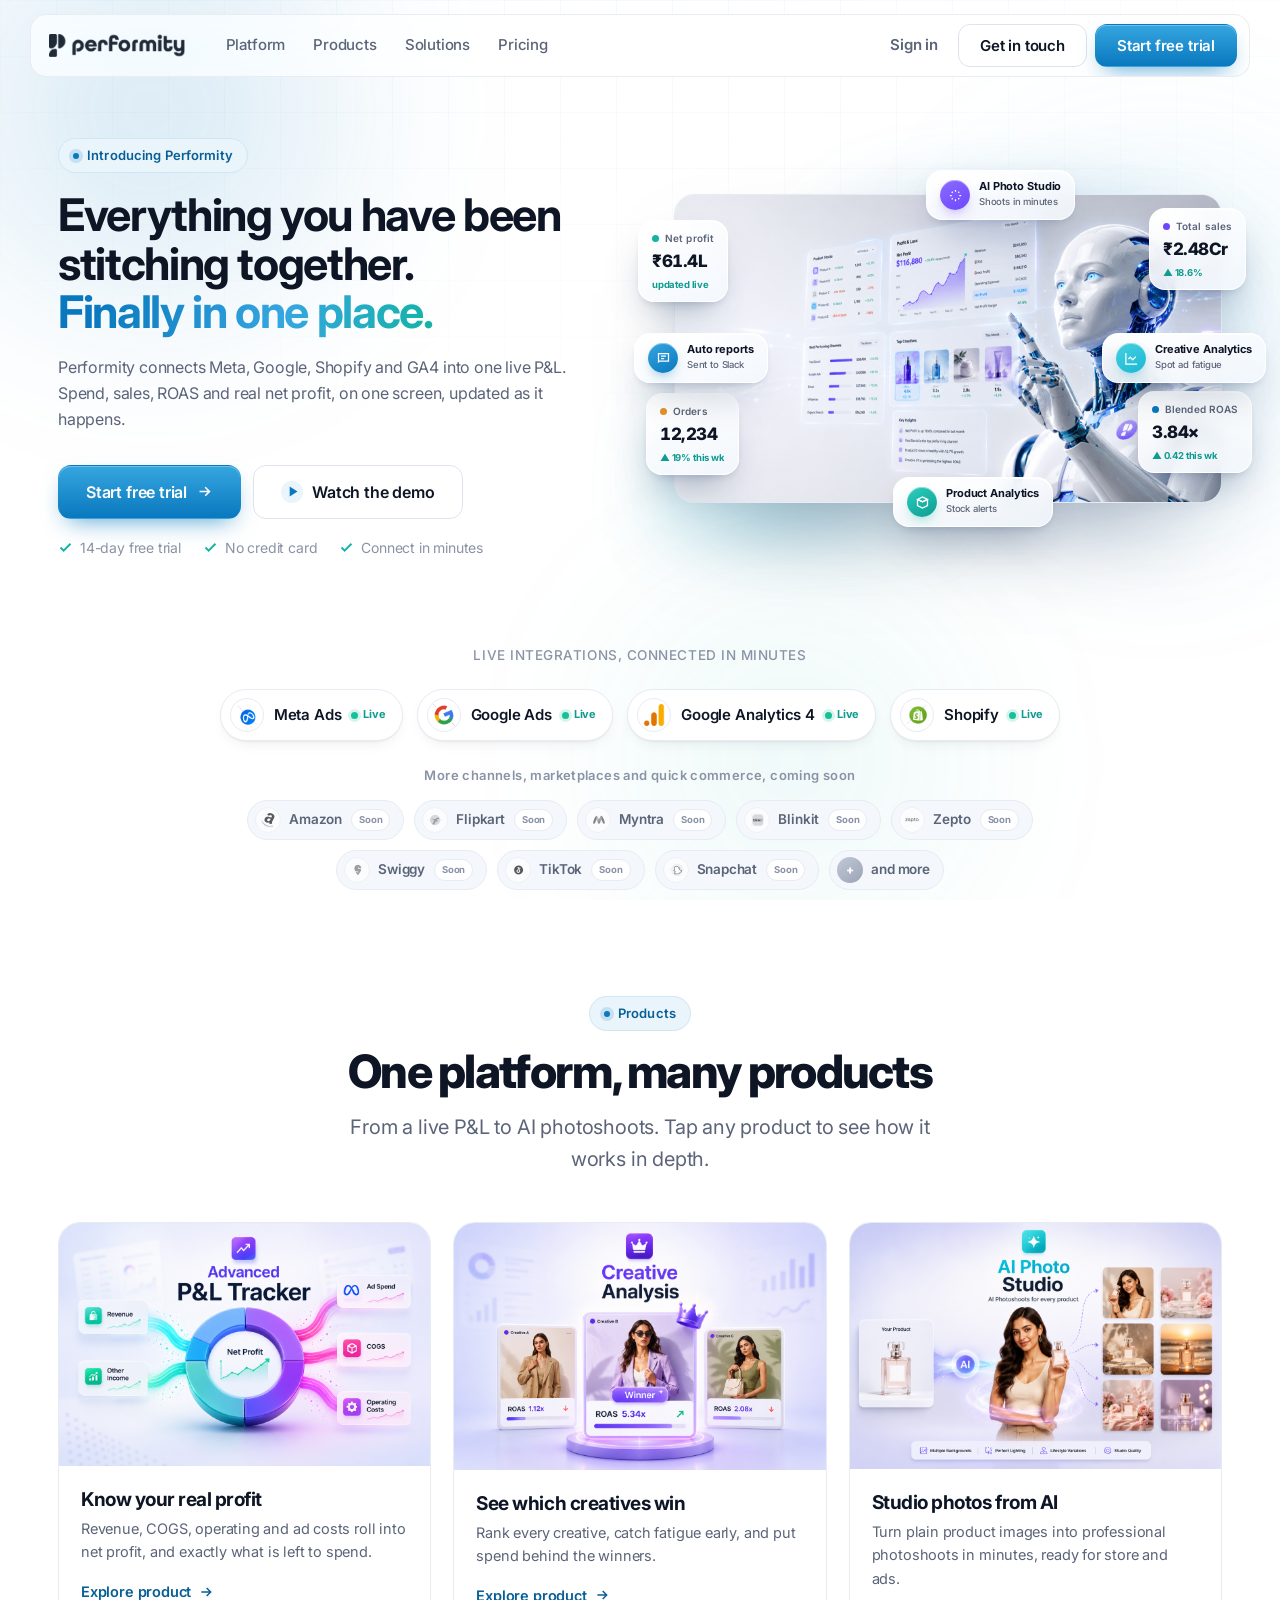
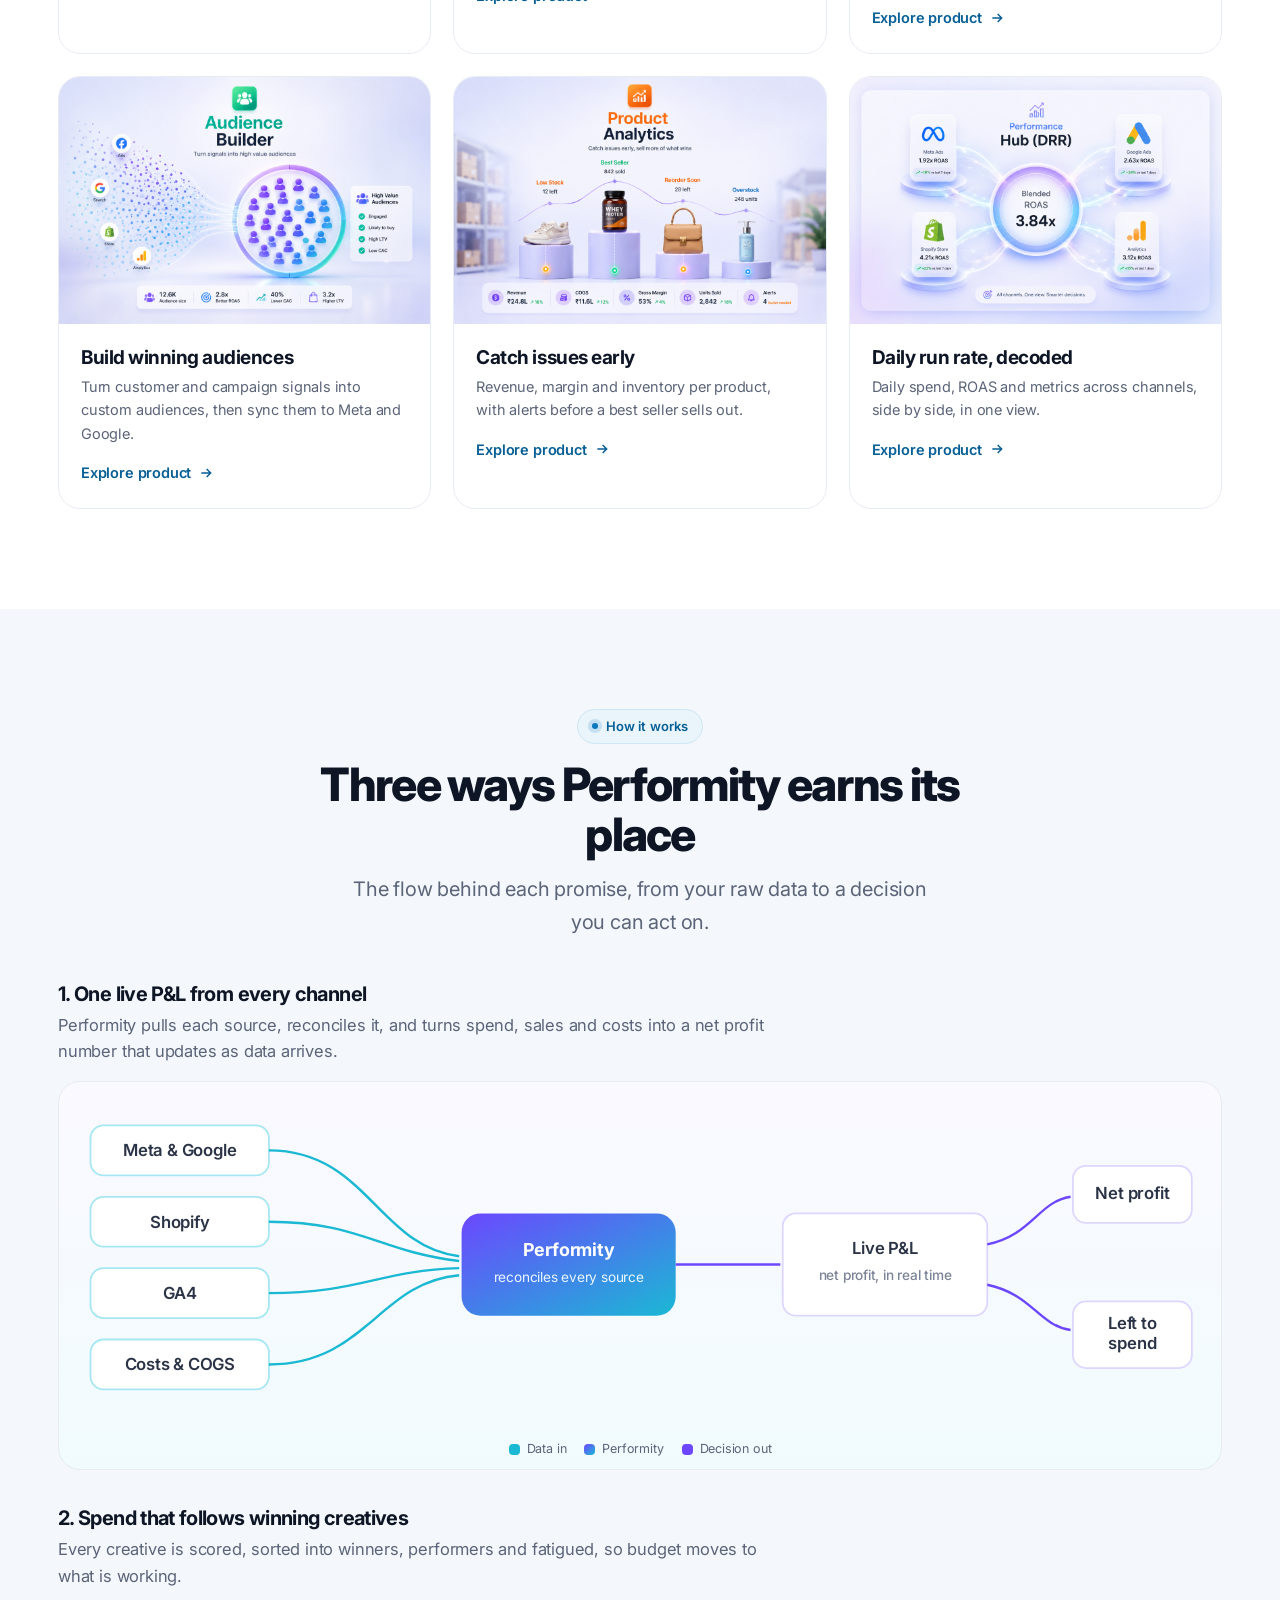
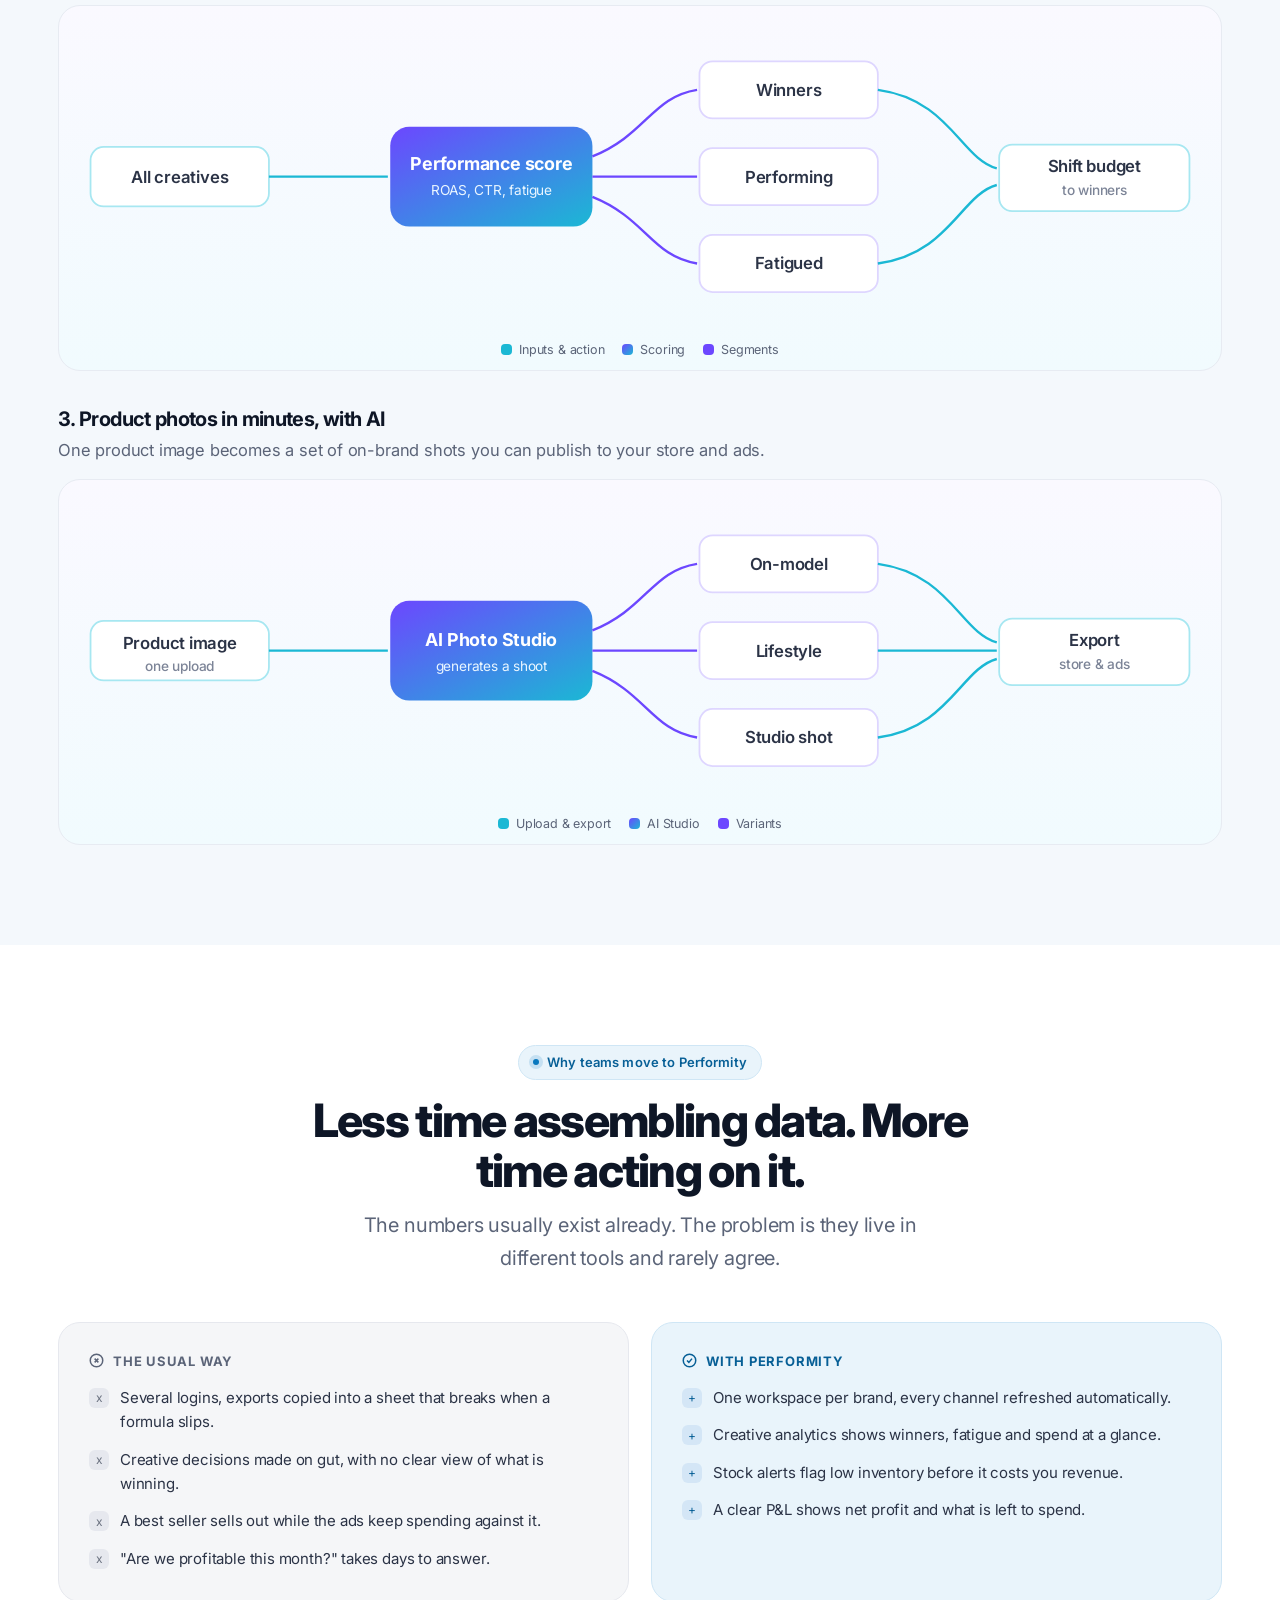
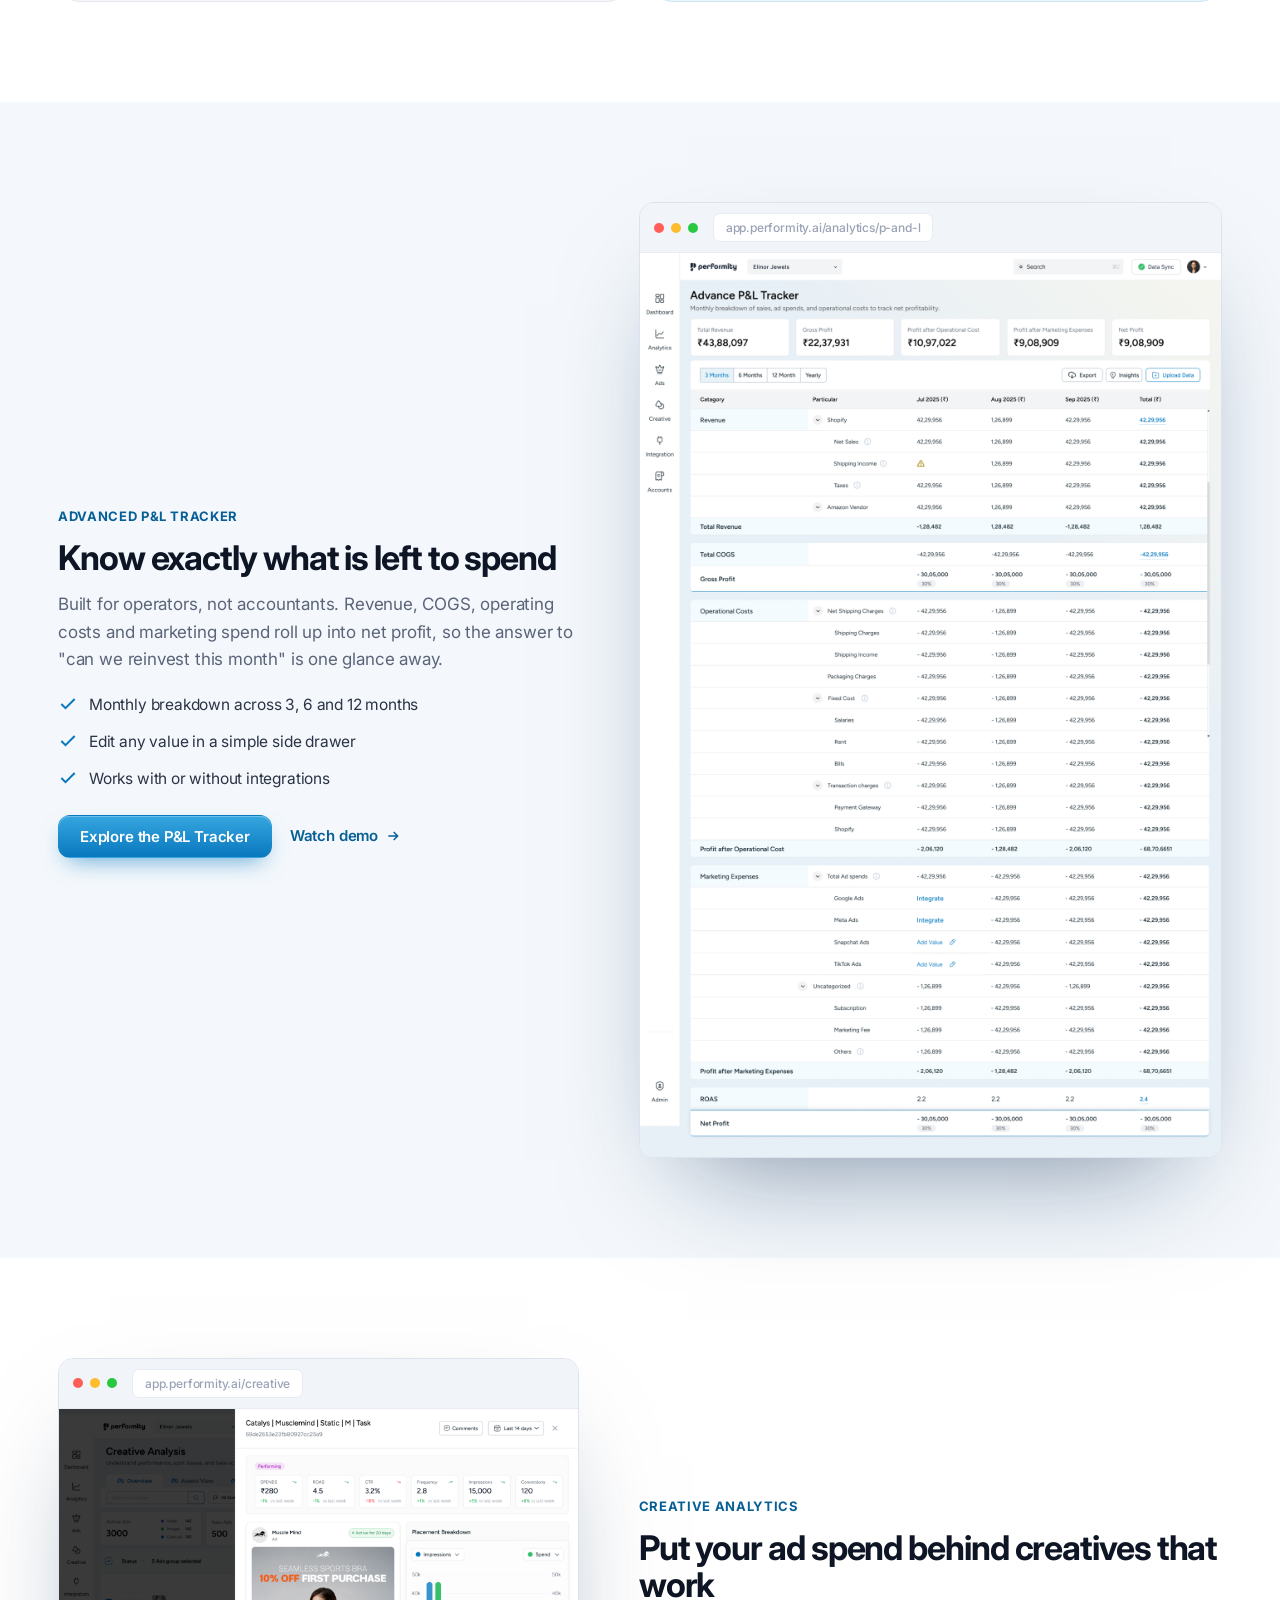
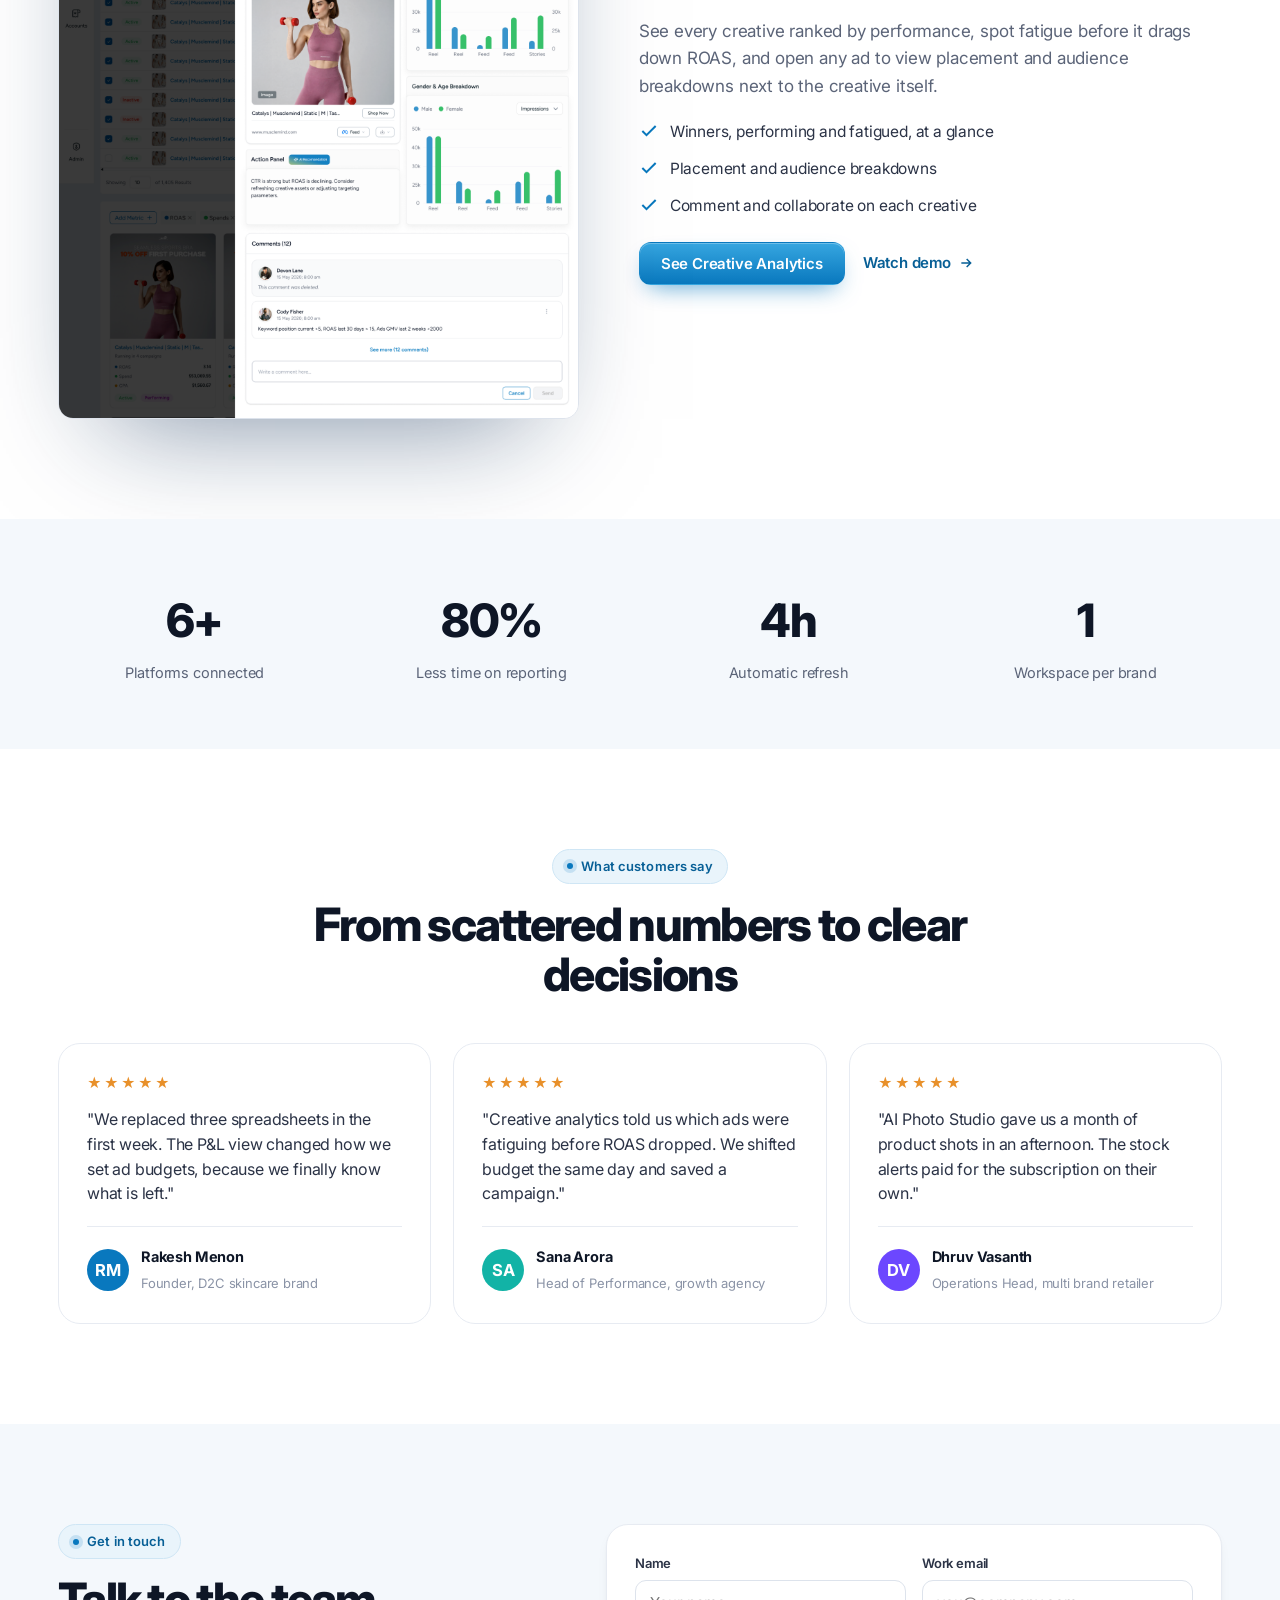
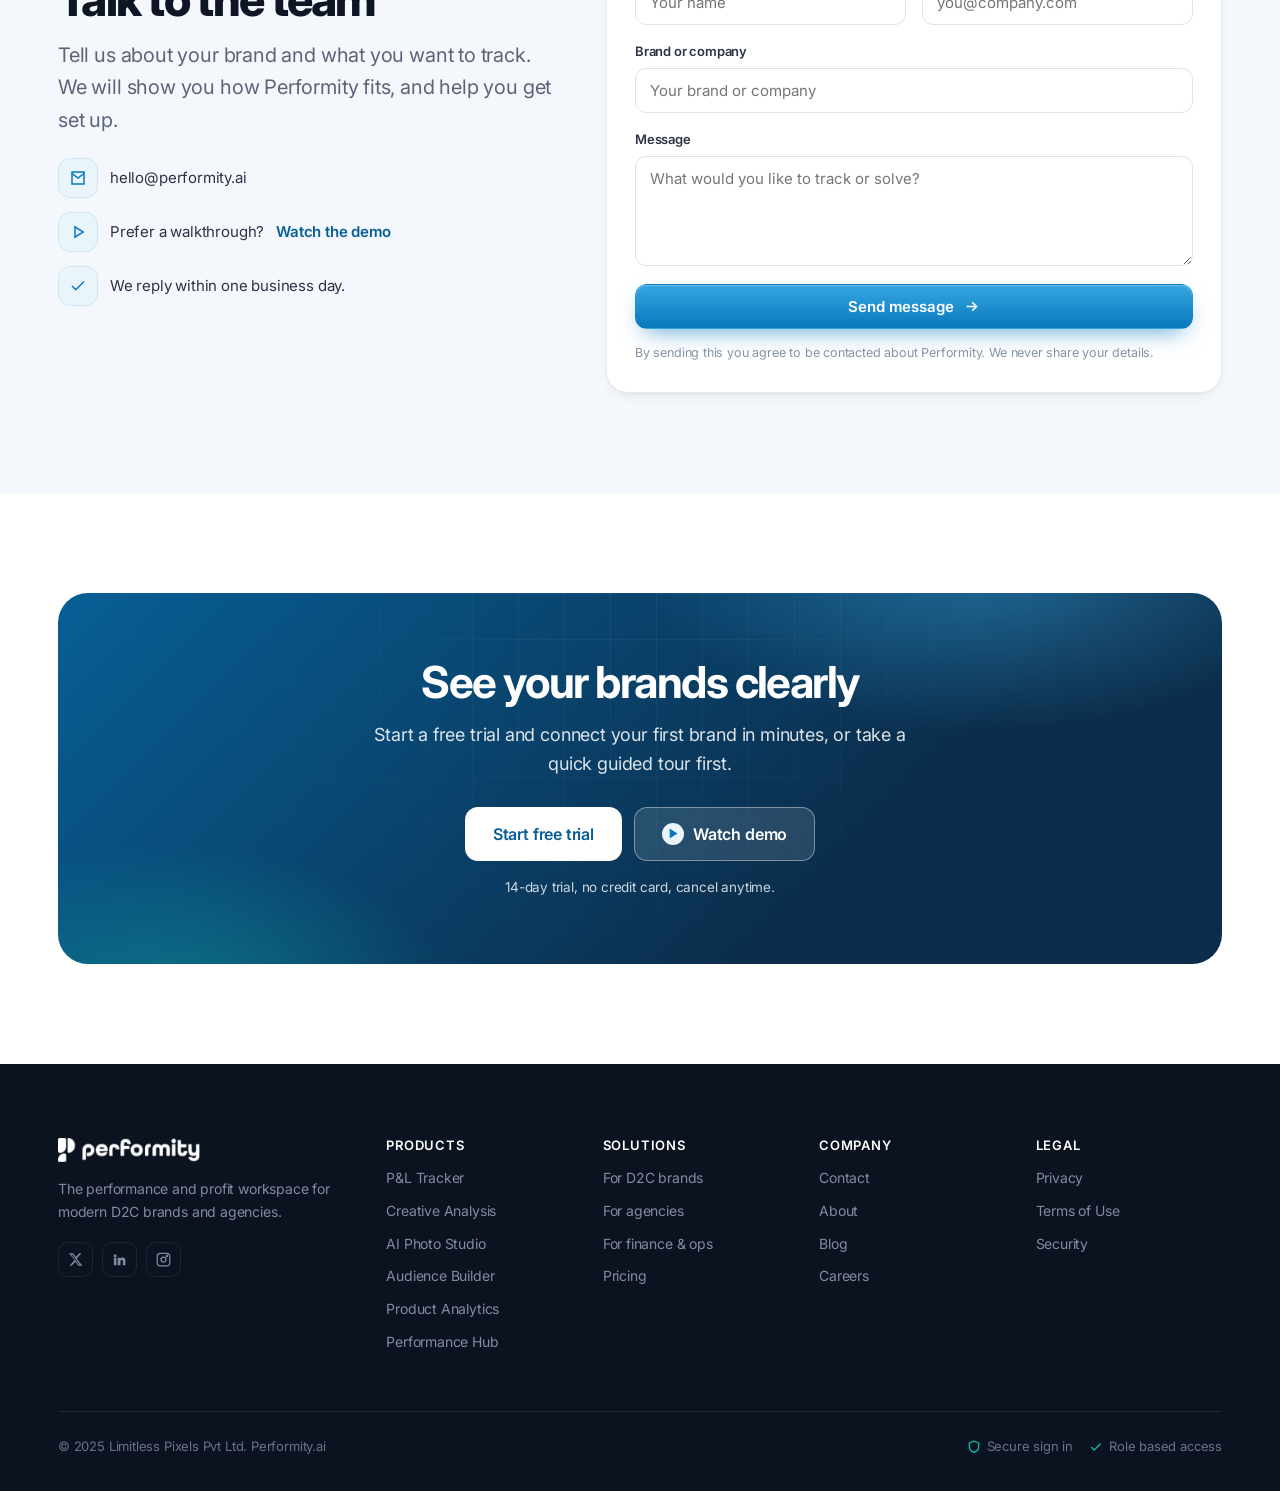
==== index.html @ 943aca21 "Performity marketing site" ====
<!DOCTYPE html>
<html lang="en">
<head>
<meta charset="utf-8"/>
<meta name="viewport" content="width=device-width, initial-scale=1"/>
<title>Performity | Everything you stitch together, finally in one place</title>
<meta name="description" content="Performity connects Meta, Google, Shopify and GA4 into one live P&L. Spend, sales, ROAS and real net profit on one screen, updated as it happens."/>
<link rel="shortcut icon" href="https://cdn.prod.website-files.com/68639795b4c33cb86d468148/6863d99f076158c1a6335f6b_Favi%20(1)%20(1).png" type="image/x-icon"/>
<link rel="preconnect" href="https://fonts.googleapis.com"/><link rel="preconnect" href="https://fonts.gstatic.com" crossorigin/>
<link href="https://fonts.googleapis.com/css2?family=Inter:wght@400;500;600;700;800&display=swap" rel="stylesheet"/>
<link rel="stylesheet" href="assets/styles.css"/>
</head>
<body>
<div class="bg-ambient"><div class="grid"></div><div class="aurora a1"></div><div class="aurora a2"></div><div class="aurora a3"></div></div>
<div class="progress"></div>

<!-- ===== NAV ===== -->
<nav class="nav"><div class="nav-inner">
  <a class="brand" href="index.html"><img src="assets/logo-full.png" alt="Performity"/></a>
  <div class="nav-links">
    <a href="platform.html">Platform</a><a href="index.html#products">Products</a><a href="solutions.html">Solutions</a><a href="pricing.html">Pricing</a>
  </div>
  <div class="nav-actions">
    <a class="signin" href="https://app.performity.ai">Sign in</a>
    <a class="btn btn-soft" href="index.html#contact">Get in touch</a>
    <a class="btn btn-primary" href="https://app.performity.ai">Start free trial</a>
    <button class="burger" aria-label="Menu"><span></span><span></span><span></span></button>
  </div>
</div></nav>
<div class="mobile-menu">
  <a href="platform.html">Platform</a><a href="index.html#products">Products</a><a href="solutions.html">Solutions</a><a href="pricing.html">Pricing</a>
  <a href="index.html#contact">Get in touch</a><a href="https://app.performity.ai">Sign in</a>
  <a class="btn btn-primary btn-block" href="https://app.performity.ai">Start free trial</a>
</div>

<!-- ===== HERO ===== -->
<header class="hero">
  <div class="wrap">
    <div class="hero-2">
      <div class="h-left reveal">
        <div class="section-head">
          <span class="kicker"><span class="dot"></span>Introducing Performity</span>
          <h1 class="display" style="margin:18px 0 0">Everything you have been stitching together.<br/><span class="grad">Finally in one place.</span></h1>
          <p class="lead hero-sub" style="margin:18px 0 0;max-width:520px">Performity connects Meta, Google, Shopify and GA4 into one live P&amp;L. Spend, sales, ROAS and real net profit, on one screen, updated as it happens.</p>
        </div>
        <div class="hero-cta">
          <a class="btn btn-primary btn-lg" href="https://app.performity.ai">Start free trial
            <svg viewBox="0 0 24 24" fill="none" stroke="currentColor" stroke-width="2.2"><path d="M5 12h14M13 6l6 6-6 6"/></svg></a>
          <a class="btn btn-soft btn-lg" href="#" data-demo><span class="play"><svg viewBox="0 0 24 24" fill="currentColor"><path d="M8 5v14l11-7z"/></svg></span>Watch the demo</a>
        </div>
        <div class="hero-assur">
          <span><svg viewBox="0 0 24 24" fill="none" stroke="currentColor" stroke-width="3"><path d="M20 6 9 17l-5-5"/></svg>14-day free trial</span>
          <span><svg viewBox="0 0 24 24" fill="none" stroke="currentColor" stroke-width="3"><path d="M20 6 9 17l-5-5"/></svg>No credit card</span>
          <span><svg viewBox="0 0 24 24" fill="none" stroke="currentColor" stroke-width="3"><path d="M20 6 9 17l-5-5"/></svg>Connect in minutes</span>
        </div>
      </div>
      <div class="hero-banner reveal">
        <div class="ring"></div>
        <img src="assets/hero-banner.png" alt="Performity unifies your marketing data into one live profit and loss view"/>
        <!-- metric bubbles -->
        <div class="bub bub-m p1"><div class="lab"><span class="d" style="background:var(--teal)"></span>Net profit</div><div class="val">&#8377;61.4L</div><div class="dl">updated live</div></div>
        <div class="bub bub-m p2"><div class="lab"><span class="d" style="background:var(--violet)"></span>Total sales</div><div class="val">&#8377;2.48Cr</div><div class="dl">&#9650; 18.6%</div></div>
        <div class="bub bub-m p3"><div class="lab"><span class="d" style="background:var(--brand)"></span>Blended ROAS</div><div class="val">3.84&#215;</div><div class="dl">&#9650; 0.42 this wk</div></div>
        <div class="bub bub-m p4"><div class="lab"><span class="d" style="background:var(--amber)"></span>Orders</div><div class="val">12,234</div><div class="dl">&#9650; 19% this wk</div></div>
        <!-- product USP bubbles -->
        <div class="bub bub-u violet p5"><span class="ic"><svg viewBox="0 0 24 24" fill="none" stroke="currentColor" stroke-width="2"><path d="M12 3v3M12 18v3M3 12h3M18 12h3M6 6l1.5 1.5M16.5 16.5 18 18M18 6l-1.5 1.5M7.5 16.5 6 18"/></svg></span><span class="tx"><b>AI Photo Studio</b><span>Shoots in minutes</span></span></div>
        <div class="bub bub-u cyan p6"><span class="ic"><svg viewBox="0 0 24 24" fill="none" stroke="currentColor" stroke-width="2"><path d="M3 3v18h18"/><path d="m19 9-5 5-4-4-3 3"/></svg></span><span class="tx"><b>Creative Analytics</b><span>Spot ad fatigue</span></span></div>
        <div class="bub bub-u teal p7"><span class="ic"><svg viewBox="0 0 24 24" fill="none" stroke="currentColor" stroke-width="2"><path d="M20 7 12 3 4 7l8 4 8-4Z"/><path d="m4 7 8 4 8-4M4 7v10l8 4 8-4V7"/></svg></span><span class="tx"><b>Product Analytics</b><span>Stock alerts</span></span></div>
        <div class="bub bub-u p8"><span class="ic"><svg viewBox="0 0 24 24" fill="none" stroke="currentColor" stroke-width="2"><path d="M4 4h16v12H5.17L4 17.17V4Z"/><path d="M8 8h8M8 12h5"/></svg></span><span class="tx"><b>Auto reports</b><span>Sent to Slack</span></span></div>
      </div>
    </div>
  </div>
</header>

<!-- ===== LOGOS (real) ===== -->
<section class="section sm" style="padding:26px 0 6px">
  <div class="wrap reveal">
    <p style="text-align:center;color:var(--faint);font-size:13.5px;font-weight:500;letter-spacing:.04em;margin-bottom:22px">LIVE INTEGRATIONS, CONNECTED IN MINUTES</p>
    <div class="logo-active">
      <span class="logo-pill"><span class="lchip"><img src="assets/logos/meta.png" alt="Meta"/></span>Meta Ads <span class="live"><span class="d"></span>Live</span></span>
      <span class="logo-pill"><span class="lchip"><img src="assets/logos/google.png" alt="Google"/></span>Google Ads <span class="live"><span class="d"></span>Live</span></span>
      <span class="logo-pill"><span class="lchip"><img src="assets/logos/ga4.png" alt="GA4"/></span>Google Analytics 4 <span class="live"><span class="d"></span>Live</span></span>
      <span class="logo-pill"><span class="lchip"><img src="assets/logos/shopify.png" alt="Shopify"/></span>Shopify <span class="live"><span class="d"></span>Live</span></span>
    </div>
    <p class="soon-label">More channels, marketplaces and quick commerce, coming soon</p>
    <div class="logo-soon">
      <span class="soon-pill"><span class="lchip"><img src="assets/logos/amazon.png" alt="Amazon"/></span>Amazon <span class="tag">Soon</span></span>
      <span class="soon-pill"><span class="lchip"><img src="assets/logos/flipkart.png" alt="Flipkart"/></span>Flipkart <span class="tag">Soon</span></span>
      <span class="soon-pill"><span class="lchip"><img src="assets/logos/myntra.png" alt="Myntra"/></span>Myntra <span class="tag">Soon</span></span>
      <span class="soon-pill"><span class="lchip"><img src="assets/logos/blinkit.png" alt="Blinkit"/></span>Blinkit <span class="tag">Soon</span></span>
      <span class="soon-pill"><span class="lchip"><img src="assets/logos/zepto.png" alt="Zepto"/></span>Zepto <span class="tag">Soon</span></span>
      <span class="soon-pill"><span class="lchip"><img src="assets/logos/swiggy.png" alt="Swiggy"/></span>Swiggy <span class="tag">Soon</span></span>
      <span class="soon-pill"><span class="lchip"><img src="assets/logos/tiktok.png" alt="TikTok"/></span>TikTok <span class="tag">Soon</span></span>
      <span class="soon-pill"><span class="lchip"><img src="assets/logos/snapchat.png" alt="Snapchat"/></span>Snapchat <span class="tag">Soon</span></span>
      <span class="soon-pill"><span class="ph">+</span>and more</span>
    </div>
  </div>
</section>

<!-- ===== PRODUCTS ===== -->
<section class="section" id="products">
  <div class="wrap">
    <div class="section-head center reveal">
      <span class="kicker"><span class="dot"></span>Products</span>
      <h2 class="h2">One platform, many products</h2>
      <p class="lead" style="max-width:600px">From a live P&amp;L to AI photoshoots. Tap any product to see how it works in depth.</p>
    </div>
    <div class="product-grid reveal" style="margin-top:46px">
      <a class="product-card" href="product-pl.html">
        <div class="thumb"><img src="assets/products/card-pl.png" alt="Advanced P&L Tracker"/></div>
        <div class="pc-body"><h3>Know your real profit</h3><p>Revenue, COGS, operating and ad costs roll into net profit, and exactly what is left to spend.</p><span class="more">Explore product <svg viewBox="0 0 24 24" fill="none" stroke="currentColor" stroke-width="2.2"><path d="M5 12h14M13 6l6 6-6 6"/></svg></span></div>
      </a>
      <a class="product-card" href="product-creative.html">
        <div class="thumb"><img src="assets/products/card-creative.png" alt="Creative Analysis"/></div>
        <div class="pc-body"><h3>See which creatives win</h3><p>Rank every creative, catch fatigue early, and put spend behind the winners.</p><span class="more">Explore product <svg viewBox="0 0 24 24" fill="none" stroke="currentColor" stroke-width="2.2"><path d="M5 12h14M13 6l6 6-6 6"/></svg></span></div>
      </a>
      <a class="product-card" href="product-ai-studio.html">
        <div class="thumb"><img src="assets/products/card-ai.png" alt="AI Photo Studio"/></div>
        <div class="pc-body"><h3>Studio photos from AI</h3><p>Turn plain product images into professional photoshoots in minutes, ready for store and ads.</p><span class="more">Explore product <svg viewBox="0 0 24 24" fill="none" stroke="currentColor" stroke-width="2.2"><path d="M5 12h14M13 6l6 6-6 6"/></svg></span></div>
      </a>
      <a class="product-card" href="product-audience.html">
        <div class="thumb"><img src="assets/products/card-audience.png" alt="Audience Builder"/></div>
        <div class="pc-body"><h3>Build winning audiences</h3><p>Turn customer and campaign signals into custom audiences, then sync them to Meta and Google.</p><span class="more">Explore product <svg viewBox="0 0 24 24" fill="none" stroke="currentColor" stroke-width="2.2"><path d="M5 12h14M13 6l6 6-6 6"/></svg></span></div>
      </a>
      <a class="product-card" href="product-analytics-detail.html">
        <div class="thumb"><img src="assets/products/card-analytics.png" alt="Product Analytics"/></div>
        <div class="pc-body"><h3>Catch issues early</h3><p>Revenue, margin and inventory per product, with alerts before a best seller sells out.</p><span class="more">Explore product <svg viewBox="0 0 24 24" fill="none" stroke="currentColor" stroke-width="2.2"><path d="M5 12h14M13 6l6 6-6 6"/></svg></span></div>
      </a>
      <a class="product-card" href="product-performance.html">
        <div class="thumb"><img src="assets/products/card-performance.png" alt="Performance Hub (DRR)"/></div>
        <div class="pc-body"><h3>Daily run rate, decoded</h3><p>Daily spend, ROAS and metrics across channels, side by side, in one view.</p><span class="more">Explore product <svg viewBox="0 0 24 24" fill="none" stroke="currentColor" stroke-width="2.2"><path d="M5 12h14M13 6l6 6-6 6"/></svg></span></div>
      </a>
    </div>
  </div>
</section>

<!-- ===== USP DIAGRAMS ===== -->
<section class="section soft">
  <div class="wrap">
    <div class="section-head center reveal">
      <span class="kicker"><span class="dot"></span>How it works</span>
      <h2 class="h2">Three ways Performity earns its place</h2>
      <p class="lead" style="max-width:600px">The flow behind each promise, from your raw data to a decision you can act on.</p>
    </div>

    <!-- USP 1 -->
    <div class="reveal" style="margin-top:46px">
      <h3 style="font-size:20px;margin-bottom:6px">1. One live P&amp;L from every channel</h3>
      <p style="color:var(--muted);margin-bottom:16px;max-width:720px">Performity pulls each source, reconciles it, and turns spend, sales and costs into a net profit number that updates as data arrives.</p>
      <div class="usp-wrap">
        <svg class="usp-diagram" viewBox="0 0 940 270" role="img" aria-label="Data sources flow into Performity which produces a live P and L">
          <defs>
            <linearGradient id="core1" x1="0" y1="0" x2="1" y2="1"><stop offset="0" stop-color="#6c47ff"/><stop offset="1" stop-color="#1bb8d4"/></linearGradient>
            <marker id="aP1" markerWidth="9" markerHeight="9" refX="7" refY="3" orient="auto"><path d="M0,0 L7,3 L0,6 Z" fill="#6c47ff"/></marker>
            <marker id="aC1" markerWidth="9" markerHeight="9" refX="7" refY="3" orient="auto"><path d="M0,0 L7,3 L0,6 Z" fill="#1bb8d4"/></marker>
          </defs>
          <!-- sources -->
          <g>
            <rect class="n-rect n-cyan" x="8" y="18" width="150" height="42" rx="11"/><text class="n-label" x="83" y="44" text-anchor="middle">Meta &amp; Google</text>
            <rect class="n-rect n-cyan" x="8" y="78" width="150" height="42" rx="11"/><text class="n-label" x="83" y="104" text-anchor="middle">Shopify</text>
            <rect class="n-rect n-cyan" x="8" y="138" width="150" height="42" rx="11"/><text class="n-label" x="83" y="164" text-anchor="middle">GA4</text>
            <rect class="n-rect n-cyan" x="8" y="198" width="150" height="42" rx="11"/><text class="n-label" x="83" y="224" text-anchor="middle">Costs &amp; COGS</text>
          </g>
          <!-- edges sources -> core -->
          <path class="edge-c" stroke="#1bb8d4" marker-end="url(#aC1)" d="M158,39 C240,39 250,120 318,128"/>
          <path class="edge-c" stroke="#1bb8d4" marker-end="url(#aC1)" d="M158,99 C235,99 250,124 318,132"/>
          <path class="edge-c" stroke="#1bb8d4" marker-end="url(#aC1)" d="M158,159 C235,159 250,140 318,138"/>
          <path class="edge-c" stroke="#1bb8d4" marker-end="url(#aC1)" d="M158,219 C240,219 250,150 318,144"/>
          <!-- core -->
          <rect x="320" y="92" width="180" height="86" rx="16" fill="url(#core1)"/>
          <text class="core-label" x="410" y="128" text-anchor="middle">Performity</text>
          <text x="410" y="150" text-anchor="middle" font-family="Inter" font-size="11.5" fill="#eaf6ff">reconciles every source</text>
          <!-- edge core -> P&L -->
          <path class="edge" stroke="#6c47ff" marker-end="url(#aP1)" d="M500,135 C540,135 545,135 588,135"/>
          <!-- P&L -->
          <rect class="n-rect" x="590" y="92" width="172" height="86" rx="16" stroke="#cdbfff"/>
          <text class="n-label" x="676" y="126" text-anchor="middle" font-size="15">Live P&amp;L</text>
          <text class="n-sub" x="676" y="148" text-anchor="middle">net profit, in real time</text>
          <!-- outcomes -->
          <path class="edge" stroke="#6c47ff" marker-end="url(#aP1)" d="M762,118 C800,110 805,82 832,78"/>
          <path class="edge" stroke="#6c47ff" marker-end="url(#aP1)" d="M762,152 C800,160 805,186 832,190"/>
          <rect class="n-rect" x="834" y="52" width="100" height="48" rx="11" stroke="#cdbfff"/><text class="n-label" x="884" y="80" text-anchor="middle" font-size="12.5">Net profit</text>
          <rect class="n-rect" x="834" y="166" width="100" height="56" rx="11" stroke="#cdbfff"/><text class="n-label" x="884" y="189" text-anchor="middle" font-size="12">Left to</text><text class="n-label" x="884" y="206" text-anchor="middle" font-size="12">spend</text>
        </svg>
        <div class="usp-legend"><span><i style="background:#1bb8d4"></i>Data in</span><span><i style="background:linear-gradient(135deg,#6c47ff,#1bb8d4)"></i>Performity</span><span><i style="background:#6c47ff"></i>Decision out</span></div>
      </div>
    </div>

    <!-- USP 2 -->
    <div class="reveal" style="margin-top:38px">
      <h3 style="font-size:20px;margin-bottom:6px">2. Spend that follows winning creatives</h3>
      <p style="color:var(--muted);margin-bottom:16px;max-width:720px">Every creative is scored, sorted into winners, performers and fatigued, so budget moves to what is working.</p>
      <div class="usp-wrap">
        <svg class="usp-diagram" viewBox="0 0 940 250" role="img" aria-label="Creatives are scored, segmented and budget shifts to winners">
          <defs>
            <linearGradient id="core2" x1="0" y1="0" x2="1" y2="1"><stop offset="0" stop-color="#6c47ff"/><stop offset="1" stop-color="#1bb8d4"/></linearGradient>
            <marker id="aP2" markerWidth="9" markerHeight="9" refX="7" refY="3" orient="auto"><path d="M0,0 L7,3 L0,6 Z" fill="#6c47ff"/></marker>
            <marker id="aC2" markerWidth="9" markerHeight="9" refX="7" refY="3" orient="auto"><path d="M0,0 L7,3 L0,6 Z" fill="#1bb8d4"/></marker>
          </defs>
          <rect class="n-rect n-cyan" x="8" y="100" width="150" height="50" rx="12"/><text class="n-label" x="83" y="130" text-anchor="middle">All creatives</text>
          <path class="edge-c" stroke="#1bb8d4" marker-end="url(#aC2)" d="M158,125 C210,125 215,125 258,125"/>
          <rect x="260" y="83" width="170" height="84" rx="16" fill="url(#core2)"/>
          <text class="core-label" x="345" y="119" text-anchor="middle">Performance score</text>
          <text x="345" y="140" text-anchor="middle" font-family="Inter" font-size="11.5" fill="#eaf6ff">ROAS, CTR, fatigue</text>
          <!-- branches -->
          <path class="edge" stroke="#6c47ff" marker-end="url(#aP2)" d="M430,108 C475,90 480,58 518,52"/>
          <path class="edge" stroke="#6c47ff" marker-end="url(#aP2)" d="M430,125 C480,125 485,125 518,125"/>
          <path class="edge" stroke="#6c47ff" marker-end="url(#aP2)" d="M430,142 C475,160 480,192 518,198"/>
          <rect class="n-rect" x="520" y="28" width="150" height="48" rx="11" stroke="#cdbfff"/><text class="n-label" x="595" y="57" text-anchor="middle">Winners</text>
          <rect class="n-rect" x="520" y="101" width="150" height="48" rx="11" stroke="#cdbfff"/><text class="n-label" x="595" y="130" text-anchor="middle">Performing</text>
          <rect class="n-rect" x="520" y="174" width="150" height="48" rx="11" stroke="#cdbfff"/><text class="n-label" x="595" y="203" text-anchor="middle">Fatigued</text>
          <!-- action -->
          <path class="edge-c" stroke="#1bb8d4" marker-end="url(#aC2)" d="M670,52 C730,60 740,110 770,118"/>
          <path class="edge-c" stroke="#1bb8d4" marker-end="url(#aC2)" d="M670,198 C730,190 740,140 770,132"/>
          <rect class="n-rect n-cyan" x="772" y="98" width="160" height="56" rx="14"/><text class="n-label" x="852" y="121" text-anchor="middle" font-size="13">Shift budget</text><text class="n-sub" x="852" y="140" text-anchor="middle">to winners</text>
        </svg>
        <div class="usp-legend"><span><i style="background:#1bb8d4"></i>Inputs &amp; action</span><span><i style="background:linear-gradient(135deg,#6c47ff,#1bb8d4)"></i>Scoring</span><span><i style="background:#6c47ff"></i>Segments</span></div>
      </div>
    </div>

    <!-- USP 3 -->
    <div class="reveal" style="margin-top:38px">
      <h3 style="font-size:20px;margin-bottom:6px">3. Product photos in minutes, with AI</h3>
      <p style="color:var(--muted);margin-bottom:16px;max-width:720px">One product image becomes a set of on-brand shots you can publish to your store and ads.</p>
      <div class="usp-wrap">
        <svg class="usp-diagram" viewBox="0 0 940 250" role="img" aria-label="A product image is turned into multiple AI photoshoots ready to export">
          <defs>
            <linearGradient id="core3" x1="0" y1="0" x2="1" y2="1"><stop offset="0" stop-color="#6c47ff"/><stop offset="1" stop-color="#1bb8d4"/></linearGradient>
            <marker id="aP3" markerWidth="9" markerHeight="9" refX="7" refY="3" orient="auto"><path d="M0,0 L7,3 L0,6 Z" fill="#6c47ff"/></marker>
            <marker id="aC3" markerWidth="9" markerHeight="9" refX="7" refY="3" orient="auto"><path d="M0,0 L7,3 L0,6 Z" fill="#1bb8d4"/></marker>
          </defs>
          <rect class="n-rect n-cyan" x="8" y="100" width="150" height="50" rx="12"/><text class="n-label" x="83" y="124" text-anchor="middle" font-size="13">Product image</text><text class="n-sub" x="83" y="142" text-anchor="middle">one upload</text>
          <path class="edge-c" stroke="#1bb8d4" marker-end="url(#aC3)" d="M158,125 C210,125 215,125 258,125"/>
          <rect x="260" y="83" width="170" height="84" rx="16" fill="url(#core3)"/>
          <text class="core-label" x="345" y="121" text-anchor="middle">AI Photo Studio</text>
          <text x="345" y="142" text-anchor="middle" font-family="Inter" font-size="11.5" fill="#eaf6ff">generates a shoot</text>
          <path class="edge" stroke="#6c47ff" marker-end="url(#aP3)" d="M430,108 C475,90 480,58 518,52"/>
          <path class="edge" stroke="#6c47ff" marker-end="url(#aP3)" d="M430,125 C480,125 485,125 518,125"/>
          <path class="edge" stroke="#6c47ff" marker-end="url(#aP3)" d="M430,142 C475,160 480,192 518,198"/>
          <rect class="n-rect" x="520" y="28" width="150" height="48" rx="11" stroke="#cdbfff"/><text class="n-label" x="595" y="57" text-anchor="middle">On-model</text>
          <rect class="n-rect" x="520" y="101" width="150" height="48" rx="11" stroke="#cdbfff"/><text class="n-label" x="595" y="130" text-anchor="middle">Lifestyle</text>
          <rect class="n-rect" x="520" y="174" width="150" height="48" rx="11" stroke="#cdbfff"/><text class="n-label" x="595" y="203" text-anchor="middle">Studio shot</text>
          <path class="edge-c" stroke="#1bb8d4" marker-end="url(#aC3)" d="M670,52 C730,60 740,110 770,118"/>
          <path class="edge-c" stroke="#1bb8d4" marker-end="url(#aC3)" d="M670,125 C720,125 740,125 770,125"/>
          <path class="edge-c" stroke="#1bb8d4" marker-end="url(#aC3)" d="M670,198 C730,190 740,140 770,132"/>
          <rect class="n-rect n-cyan" x="772" y="98" width="160" height="56" rx="14"/><text class="n-label" x="852" y="121" text-anchor="middle" font-size="13">Export</text><text class="n-sub" x="852" y="140" text-anchor="middle">store &amp; ads</text>
        </svg>
        <div class="usp-legend"><span><i style="background:#1bb8d4"></i>Upload &amp; export</span><span><i style="background:linear-gradient(135deg,#6c47ff,#1bb8d4)"></i>AI Studio</span><span><i style="background:#6c47ff"></i>Variants</span></div>
      </div>
    </div>
  </div>
</section>

<!-- ===== BEFORE / AFTER ===== -->
<section class="section">
  <div class="wrap">
    <div class="section-head center reveal">
      <span class="kicker"><span class="dot"></span>Why teams move to Performity</span>
      <h2 class="h2">Less time assembling data. More time acting on it.</h2>
      <p class="lead" style="max-width:600px">The numbers usually exist already. The problem is they live in different tools and rarely agree.</p>
    </div>
    <div class="split reveal" style="margin-top:48px">
      <div class="col before"><h4><svg width="15" height="15" viewBox="0 0 24 24" fill="none" stroke="currentColor" stroke-width="2.4"><circle cx="12" cy="12" r="10"/><path d="m15 9-6 6M9 9l6 6"/></svg>The usual way</h4>
        <ul>
          <li><span class="m">x</span>Several logins, exports copied into a sheet that breaks when a formula slips.</li>
          <li><span class="m">x</span>Creative decisions made on gut, with no clear view of what is winning.</li>
          <li><span class="m">x</span>A best seller sells out while the ads keep spending against it.</li>
          <li><span class="m">x</span>"Are we profitable this month?" takes days to answer.</li>
        </ul>
      </div>
      <div class="col after"><h4><svg width="15" height="15" viewBox="0 0 24 24" fill="none" stroke="currentColor" stroke-width="2.4"><circle cx="12" cy="12" r="10"/><path d="m8 12 3 3 5-6"/></svg>With Performity</h4>
        <ul>
          <li><span class="m">+</span>One workspace per brand, every channel refreshed automatically.</li>
          <li><span class="m">+</span>Creative analytics shows winners, fatigue and spend at a glance.</li>
          <li><span class="m">+</span>Stock alerts flag low inventory before it costs you revenue.</li>
          <li><span class="m">+</span>A clear P&amp;L shows net profit and what is left to spend.</li>
        </ul>
      </div>
    </div>
  </div>
</section>

<!-- ===== FEATURE: P&L ===== -->
<section class="section soft">
  <div class="wrap"><div class="feature-row reveal">
    <div class="f-text">
      <div class="ey">Advanced P&amp;L Tracker</div>
      <h3>Know exactly what is left to spend</h3>
      <p>Built for operators, not accountants. Revenue, COGS, operating costs and marketing spend roll up into net profit, so the answer to "can we reinvest this month" is one glance away.</p>
      <ul class="f-list">
        <li><svg viewBox="0 0 24 24" fill="none" stroke="currentColor" stroke-width="2.4"><path d="M20 6 9 17l-5-5"/></svg>Monthly breakdown across 3, 6 and 12 months</li>
        <li><svg viewBox="0 0 24 24" fill="none" stroke="currentColor" stroke-width="2.4"><path d="M20 6 9 17l-5-5"/></svg>Edit any value in a simple side drawer</li>
        <li><svg viewBox="0 0 24 24" fill="none" stroke="currentColor" stroke-width="2.4"><path d="M20 6 9 17l-5-5"/></svg>Works with or without integrations</li>
      </ul>
      <div class="f-cta"><a class="btn btn-primary" href="product-pl.html">Explore the P&amp;L Tracker</a><a class="link-arrow" href="#" data-demo>Watch demo <svg viewBox="0 0 24 24" fill="none" stroke="currentColor" stroke-width="2.2"><path d="M5 12h14M13 6l6 6-6 6"/></svg></a></div>
    </div>
    <div class="shot-wrap"><div class="glow"></div><div class="frame"><div class="bar"><i></i><i></i><i></i><span class="addr">app.performity.ai/analytics/p-and-l</span></div><img src="assets/pl-tracker.png" alt="Advanced P&L Tracker"/></div></div>
  </div></div>
</section>

<!-- ===== FEATURE: CREATIVE ===== -->
<section class="section">
  <div class="wrap"><div class="feature-row flip reveal">
    <div class="f-text">
      <div class="ey">Creative Analytics</div>
      <h3>Put your ad spend behind creatives that work</h3>
      <p>See every creative ranked by performance, spot fatigue before it drags down ROAS, and open any ad to view placement and audience breakdowns next to the creative itself.</p>
      <ul class="f-list">
        <li><svg viewBox="0 0 24 24" fill="none" stroke="currentColor" stroke-width="2.4"><path d="M20 6 9 17l-5-5"/></svg>Winners, performing and fatigued, at a glance</li>
        <li><svg viewBox="0 0 24 24" fill="none" stroke="currentColor" stroke-width="2.4"><path d="M20 6 9 17l-5-5"/></svg>Placement and audience breakdowns</li>
        <li><svg viewBox="0 0 24 24" fill="none" stroke="currentColor" stroke-width="2.4"><path d="M20 6 9 17l-5-5"/></svg>Comment and collaborate on each creative</li>
      </ul>
      <div class="f-cta"><a class="btn btn-primary" href="product-creative.html">See Creative Analytics</a><a class="link-arrow" href="#" data-demo>Watch demo <svg viewBox="0 0 24 24" fill="none" stroke="currentColor" stroke-width="2.2"><path d="M5 12h14M13 6l6 6-6 6"/></svg></a></div>
    </div>
    <div class="shot-wrap"><div class="glow"></div><div class="frame"><div class="bar"><i></i><i></i><i></i><span class="addr">app.performity.ai/creative</span></div><img src="assets/creative-analytics.png" alt="Creative Analytics detail"/></div></div>
  </div></div>
</section>

<!-- ===== STATS ===== -->
<section class="section sm soft">
  <div class="wrap"><div class="stats reveal">
    <div><div class="v" data-count="6" data-suffix="+">6+</div><div class="l">Platforms connected</div></div>
    <div><div class="v" data-count="80" data-suffix="%">80%</div><div class="l">Less time on reporting</div></div>
    <div><div class="v" data-count="4" data-suffix="h">4h</div><div class="l">Automatic refresh</div></div>
    <div><div class="v">1</div><div class="l">Workspace per brand</div></div>
  </div></div>
</section>

<!-- ===== TESTIMONIALS ===== -->
<section class="section">
  <div class="wrap">
    <div class="section-head center reveal"><span class="kicker"><span class="dot"></span>What customers say</span><h2 class="h2">From scattered numbers to clear decisions</h2></div>
    <div class="grid g-3 reveal" style="margin-top:44px">
      <div class="quote"><div class="stars">&#9733;&#9733;&#9733;&#9733;&#9733;</div><p>"We replaced three spreadsheets in the first week. The P&amp;L view changed how we set ad budgets, because we finally know what is left."</p><div class="who"><span class="av" style="background:#0978BE">RM</span><div><b>Rakesh Menon</b><small>Founder, D2C skincare brand</small></div></div></div>
      <div class="quote"><div class="stars">&#9733;&#9733;&#9733;&#9733;&#9733;</div><p>"Creative analytics told us which ads were fatiguing before ROAS dropped. We shifted budget the same day and saved a campaign."</p><div class="who"><span class="av" style="background:#12b3a6">SA</span><div><b>Sana Arora</b><small>Head of Performance, growth agency</small></div></div></div>
      <div class="quote"><div class="stars">&#9733;&#9733;&#9733;&#9733;&#9733;</div><p>"AI Photo Studio gave us a month of product shots in an afternoon. The stock alerts paid for the subscription on their own."</p><div class="who"><span class="av" style="background:#6c47ff">DV</span><div><b>Dhruv Vasanth</b><small>Operations Head, multi brand retailer</small></div></div></div>
    </div>
  </div>
</section>

<!-- ===== GET IN TOUCH ===== -->
<section class="section soft" id="contact">
  <div class="wrap">
    <div class="contact-grid reveal">
      <div class="contact-info">
        <span class="kicker"><span class="dot"></span>Get in touch</span>
        <h2 class="h2" style="margin-top:16px">Talk to the team</h2>
        <p class="lead">Tell us about your brand and what you want to track. We will show you how Performity fits, and help you get set up.</p>
        <ul class="contact-points">
          <li><span class="ci"><svg width="18" height="18" viewBox="0 0 24 24" fill="none" stroke="currentColor" stroke-width="2"><path d="M4 4h16v16H4z"/><path d="m4 6 8 6 8-6"/></svg></span>hello@performity.ai</li>
          <li><span class="ci"><svg width="18" height="18" viewBox="0 0 24 24" fill="none" stroke="currentColor" stroke-width="2"><path d="M8 5v14l11-7z"/></svg></span>Prefer a walkthrough? <a href="#" data-demo style="color:var(--brand-d);font-weight:600">Watch the demo</a></li>
          <li><span class="ci"><svg width="18" height="18" viewBox="0 0 24 24" fill="none" stroke="currentColor" stroke-width="2"><path d="M20 6 9 17l-5-5"/></svg></span>We reply within one business day.</li>
        </ul>
      </div>
      <form class="form-card" onsubmit="return false">
        <div class="form-grid">
          <div class="field"><label for="c-name">Name</label><input id="c-name" type="text" placeholder="Your name" required/></div>
          <div class="field"><label for="c-email">Work email</label><input id="c-email" type="email" placeholder="you@company.com" required/></div>
          <div class="field full"><label for="c-brand">Brand or company</label><input id="c-brand" type="text" placeholder="Your brand or company"/></div>
          <div class="field full"><label for="c-msg">Message</label><textarea id="c-msg" placeholder="What would you like to track or solve?"></textarea></div>
        </div>
        <button class="btn btn-primary btn-block" type="submit" style="margin-top:18px">Send message
          <svg viewBox="0 0 24 24" fill="none" stroke="currentColor" stroke-width="2.2"><path d="M5 12h14M13 6l6 6-6 6"/></svg></button>
        <div class="form-note">By sending this you agree to be contacted about Performity. We never share your details.</div>
      </form>
    </div>
  </div>
</section>

<!-- ===== CTA ===== -->
<section class="section">
  <div class="wrap"><div class="cta-band reveal"><div class="mesh"></div><div class="gridb"></div>
    <h2>See your brands clearly</h2>
    <p>Start a free trial and connect your first brand in minutes, or take a quick guided tour first.</p>
    <div class="row"><a class="btn btn-primary btn-lg" href="https://app.performity.ai">Start free trial</a><a class="btn btn-soft btn-lg" href="#" data-demo><span class="play"><svg viewBox="0 0 24 24" fill="currentColor"><path d="M8 5v14l11-7z"/></svg></span>Watch demo</a></div>
    <div class="fine">14-day trial, no credit card, cancel anytime.</div>
  </div></div>
</section>

<!-- ===== FOOTER ===== -->
<footer>
  <div class="wrap">
    <div class="foot-grid">
      <div class="foot-brand"><img src="assets/logo-full-white.png" alt="Performity"/><p>The performance and profit workspace for modern D2C brands and agencies.</p>
        <div class="foot-soc"><a href="#" aria-label="X"><svg width="15" height="15" viewBox="0 0 24 24" fill="currentColor"><path d="M18.244 2H21.5l-7.5 8.57L23 22h-6.4l-5-6.54L5.8 22H2.5l8.02-9.17L1.5 2h6.56l4.52 5.98L18.244 2Zm-1.12 18h1.83L7.01 3.9H5.05L17.124 20Z"/></svg></a><a href="#" aria-label="LinkedIn"><svg width="15" height="15" viewBox="0 0 24 24" fill="currentColor"><path d="M4.98 3.5a2.5 2.5 0 1 1 0 5 2.5 2.5 0 0 1 0-5ZM3 9h4v12H3V9Zm6 0h3.8v1.7h.05c.53-1 1.83-2.05 3.77-2.05 4.03 0 4.78 2.65 4.78 6.1V21H17.4v-5.4c0-1.29-.02-2.95-1.8-2.95-1.8 0-2.07 1.4-2.07 2.85V21H9V9Z"/></svg></a><a href="#" aria-label="Instagram"><svg width="15" height="15" viewBox="0 0 24 24" fill="none" stroke="currentColor" stroke-width="2"><rect x="2" y="2" width="20" height="20" rx="5"/><circle cx="12" cy="12" r="4"/><circle cx="17.5" cy="6.5" r="1" fill="currentColor"/></svg></a></div>
      </div>
      <div class="foot-col"><h4>Products</h4><a href="product-pl.html">P&amp;L Tracker</a><a href="product-creative.html">Creative Analysis</a><a href="product-ai-studio.html">AI Photo Studio</a><a href="product-audience.html">Audience Builder</a><a href="product-analytics-detail.html">Product Analytics</a><a href="product-performance.html">Performance Hub</a></div>
      <div class="foot-col"><h4>Solutions</h4><a href="solutions.html">For D2C brands</a><a href="solutions.html">For agencies</a><a href="solutions.html">For finance &amp; ops</a><a href="pricing.html">Pricing</a></div>
      <div class="foot-col"><h4>Company</h4><a href="#contact">Contact</a><a href="#">About</a><a href="#">Blog</a><a href="#">Careers</a></div>
      <div class="foot-col"><h4>Legal</h4><a href="#">Privacy</a><a href="#">Terms of Use</a><a href="#">Security</a></div>
    </div>
    <div class="foot-bot"><div>&copy; 2025 Limitless Pixels Pvt Ltd. Performity.ai</div>
      <div class="badges"><span><svg viewBox="0 0 24 24" fill="none" stroke="currentColor" stroke-width="2.4"><path d="M12 2 4 5v6c0 5 3.4 8.5 8 10 4.6-1.5 8-5 8-10V5l-8-3Z"/></svg>Secure sign in</span><span><svg viewBox="0 0 24 24" fill="none" stroke="currentColor" stroke-width="2.4"><path d="M20 6 9 17l-5-5"/></svg>Role based access</span></div>
    </div>
  </div>
</footer>

<!-- ===== DEMO MODAL ===== -->
<div class="modal" id="demoModal" aria-hidden="true"><div class="ov"></div>
  <div class="box"><div class="top"><b>Performity product demo</b><button class="x" aria-label="Close"><svg width="16" height="16" viewBox="0 0 24 24" fill="none" stroke="currentColor" stroke-width="2.4"><path d="M18 6 6 18M6 6l12 12"/></svg></button></div>
    <video class="demo-video" controls playsinline preload="metadata" poster="assets/hero-banner.png"><source src="assets/demo.mp4" type="video/mp4"/></video>
  </div>
</div>

<script src="assets/app.js"></script>
</body>
</html>
---- assets/styles.css ----
/* =========================================================================
   PERFORMITY  -  marketing site
   Light, professional, tech. Blue system (#0978BE). 3D + glass + motion.
   Inter type. No em dashes in content.
   ========================================================================= */

:root{
  /* brand (blue) */
  --brand:      #0978BE;
  --brand-d:    #075f96;
  --brand-dd:   #064a76;
  --brand-l:    #36a6e0;
  --brand-ll:   #7cc6ee;
  --brand-wash: #e9f4fb;
  --brand-wash2:#f3f9fd;

  /* category accents */
  --teal:   #12b3a6;
  --violet: #6c47ff;   /* logo mark */
  --amber:  #e8902a;
  --rose:   #e0506e;

  /* ink + text */
  --ink:    #0e1626;
  --ink-2:  #2b3346;
  --muted:  #5b6478;
  --faint:  #8a93a6;

  /* surfaces */
  --bg:      #ffffff;
  --bg-soft: #f4f8fc;
  --bg-deep: #0b1320;     /* dark sections / footer */
  --card:    #ffffff;
  --line:    #e7ebf2;
  --line-2:  #dde3ec;

  --shadow-s: 0 1px 2px rgba(14,22,38,.05), 0 6px 18px -10px rgba(14,22,38,.16);
  --shadow-m: 0 18px 40px -22px rgba(14,22,38,.28);
  --shadow-l: 0 50px 110px -50px rgba(9,40,80,.55);
  --glow:     0 30px 70px -30px rgba(9,120,190,.55);

  --r-s:10px; --r:16px; --r-l:22px; --r-xl:30px;
  --maxw:1220px;
}

*{margin:0;padding:0;box-sizing:border-box}
html{scroll-behavior:smooth;-webkit-text-size-adjust:100%}
body{
  font-family:'Inter',system-ui,-apple-system,Segoe UI,sans-serif;
  color:var(--ink);background:var(--bg);line-height:1.62;font-size:16.5px;
  letter-spacing:-.011em;-webkit-font-smoothing:antialiased;text-rendering:optimizeLegibility;
  overflow-x:hidden;
}
a{color:inherit;text-decoration:none}
img{display:block;max-width:100%}
button{font-family:inherit}
h1,h2,h3,h4{line-height:1.08;letter-spacing:-.032em;font-weight:700;color:var(--ink)}
.wrap{max-width:var(--maxw);margin:0 auto;padding:0 28px}
.tight{max-width:920px;margin:0 auto;padding:0 28px}

/* type scale */
.display{font-size:clamp(40px,5.8vw,70px);font-weight:800;letter-spacing:-.04em;line-height:1.02}
.h2{font-size:clamp(29px,3.7vw,46px);font-weight:800;letter-spacing:-.037em}
.lead{font-size:clamp(17px,1.6vw,20px);color:var(--muted);font-weight:400}
.grad{background:linear-gradient(100deg,var(--brand) 10%,var(--brand-l) 60%,var(--teal));-webkit-background-clip:text;background-clip:text;-webkit-text-fill-color:transparent}
.accent{color:var(--brand-d)}

.kicker{display:inline-flex;align-items:center;gap:8px;font-size:13px;font-weight:600;letter-spacing:.01em;
  color:var(--brand-d);background:var(--brand-wash);border:1px solid #cfe6f5;padding:6px 14px;border-radius:100px}
.kicker .dot{width:6px;height:6px;border-radius:50%;background:var(--brand);box-shadow:0 0 0 4px rgba(9,120,190,.16)}

/* =========================================================================
   AMBIENT BACKGROUND  (aurora + grid + noise) - subtle, light
   ========================================================================= */
.bg-ambient{position:fixed;inset:0;z-index:-2;overflow:hidden;pointer-events:none}
.bg-ambient .grid{position:absolute;inset:0;
  background-image:linear-gradient(rgba(9,120,190,.045) 1px,transparent 1px),linear-gradient(90deg,rgba(9,120,190,.045) 1px,transparent 1px);
  background-size:56px 56px;
  mask-image:radial-gradient(120% 80% at 50% 0%,#000 0%,transparent 65%);
  -webkit-mask-image:radial-gradient(120% 80% at 50% 0%,#000 0%,transparent 65%);}
.bg-ambient .aurora{position:absolute;border-radius:50%;filter:blur(90px);opacity:.5;will-change:transform}
.bg-ambient .a1{width:620px;height:620px;left:-160px;top:-200px;background:radial-gradient(circle,rgba(9,120,190,.45),transparent 60%);animation:drift1 22s ease-in-out infinite}
.bg-ambient .a2{width:520px;height:520px;right:-140px;top:80px;background:radial-gradient(circle,rgba(54,166,224,.40),transparent 60%);animation:drift2 26s ease-in-out infinite}
.bg-ambient .a3{width:560px;height:560px;left:40%;top:480px;background:radial-gradient(circle,rgba(18,179,166,.22),transparent 60%);animation:drift1 30s ease-in-out infinite reverse}
@keyframes drift1{0%,100%{transform:translate(0,0)}50%{transform:translate(40px,30px)}}
@keyframes drift2{0%,100%{transform:translate(0,0)}50%{transform:translate(-46px,28px)}}

/* scroll progress bar */
.progress{position:fixed;top:0;left:0;height:3px;width:0;z-index:200;
  background:linear-gradient(90deg,var(--brand),var(--brand-l),var(--teal));box-shadow:0 0 12px rgba(9,120,190,.6)}

/* =========================================================================
   BUTTONS
   ========================================================================= */
.btn{display:inline-flex;align-items:center;justify-content:center;gap:9px;font-weight:600;font-size:15px;line-height:1;
  cursor:pointer;padding:13px 21px;border-radius:12px;border:1px solid transparent;position:relative;overflow:hidden;
  transition:transform .15s ease, box-shadow .25s ease, background .2s, border-color .2s, color .2s}
.btn svg{width:17px;height:17px}
.btn-primary{background:linear-gradient(180deg,var(--brand-l),var(--brand));color:#fff;
  box-shadow:0 10px 24px -10px rgba(9,120,190,.75), inset 0 1px 0 rgba(255,255,255,.28)}
.btn-primary:hover{transform:translateY(-2px);box-shadow:0 16px 34px -12px rgba(9,120,190,.85), inset 0 1px 0 rgba(255,255,255,.3)}
.btn-primary::after{content:"";position:absolute;top:0;left:-120%;width:60%;height:100%;
  background:linear-gradient(100deg,transparent,rgba(255,255,255,.45),transparent);transform:skewX(-18deg);transition:left .6s}
.btn-primary:hover::after{left:140%}
.btn-soft{background:#fff;color:var(--ink);border-color:var(--line-2)}
.btn-soft:hover{border-color:var(--brand-ll);background:var(--brand-wash2);transform:translateY(-2px);color:var(--brand-dd)}
.btn-ghost{background:transparent;color:var(--ink-2)}
.btn-ghost:hover{background:var(--bg-soft);color:var(--ink)}
.btn-lg{padding:15px 27px;font-size:16px;border-radius:13px}
.btn-block{width:100%}
.btn .play{width:22px;height:22px;border-radius:50%;background:rgba(255,255,255,.22);display:grid;place-items:center;flex:none}
.btn-soft .play{background:var(--brand-wash);color:var(--brand)}
.link-arrow{display:inline-flex;align-items:center;gap:7px;color:var(--brand-d);font-weight:600;font-size:15px}
.link-arrow svg{width:16px;height:16px;transition:transform .2s}
.link-arrow:hover svg{transform:translateX(4px)}

/* =========================================================================
   NAV (glass + sheen)
   ========================================================================= */
.nav{position:fixed;inset:0 0 auto 0;z-index:100;padding:14px 0}
.nav-inner{position:relative;max-width:var(--maxw);margin:0 auto;display:flex;align-items:center;gap:22px;overflow:hidden;
  padding:9px 12px 9px 18px;border-radius:16px;background:rgba(255,255,255,.7);
  border:1px solid rgba(231,235,242,.9);backdrop-filter:saturate(180%) blur(16px);-webkit-backdrop-filter:saturate(180%) blur(16px);
  transition:box-shadow .3s, background .3s, border-color .3s}
.nav.scrolled .nav-inner{box-shadow:var(--shadow-m);background:rgba(255,255,255,.86)}
.nav-inner::before{content:"";position:absolute;top:0;left:-60%;width:42%;height:100%;
  background:linear-gradient(100deg,transparent,rgba(255,255,255,.6),transparent);transform:skewX(-18deg);animation:sheen 7.5s ease-in-out infinite;pointer-events:none}
@keyframes sheen{0%{left:-60%}55%{left:150%}100%{left:150%}}
.brand{display:flex;align-items:center;gap:10px;font-weight:700;font-size:19px;letter-spacing:-.03em;position:relative;z-index:1}
.brand img{height:23px;width:auto;border-radius:0;display:block}
.nav-links{display:flex;align-items:center;gap:2px;margin-left:6px;position:relative;z-index:1}
.nav-links a{padding:9px 13px;border-radius:9px;color:var(--muted);font-weight:500;font-size:15px;transition:.18s}
.nav-links a:hover{color:var(--ink);background:rgba(9,120,190,.07)}
.nav-links a.active{color:var(--brand-d)}
.nav-actions{display:flex;align-items:center;gap:8px;margin-left:auto;position:relative;z-index:1}
.nav-actions .signin{font-weight:600;font-size:15px;color:var(--muted);padding:9px 12px}
.nav-actions .signin:hover{color:var(--ink)}
.burger{display:none;flex-direction:column;gap:5px;background:none;border:0;cursor:pointer;padding:9px}
.burger span{width:22px;height:2px;background:var(--ink);border-radius:2px;transition:.3s}
.burger.open span:nth-child(1){transform:translateY(7px) rotate(45deg)}
.burger.open span:nth-child(2){opacity:0}
.burger.open span:nth-child(3){transform:translateY(-7px) rotate(-45deg)}
.mobile-menu{display:none;position:fixed;inset:84px 14px auto 14px;z-index:99;flex-direction:column;gap:4px;
  padding:14px;border-radius:18px;background:#fff;border:1px solid var(--line);box-shadow:var(--shadow-l)}
.mobile-menu.show{display:flex}
.mobile-menu a{padding:13px 14px;border-radius:10px;color:var(--ink-2);font-weight:500}
.mobile-menu a:hover{background:var(--bg-soft)}
.mobile-menu .btn{margin-top:8px}

/* =========================================================================
   SECTIONS
   ========================================================================= */
.section{padding:100px 0;position:relative}
.section.sm{padding:64px 0}
.soft{background:var(--bg-soft)}
.section-head{max-width:700px}
.section-head.center{margin:0 auto;text-align:center}
.section-head .h2{margin:16px 0 14px}
.section-head .lead{margin:0 auto}

/* =========================================================================
   HERO
   ========================================================================= */
.hero{padding:138px 0 60px;perspective:1600px}
.hero-cta{display:flex;gap:12px;justify-content:center;flex-wrap:wrap;margin-top:32px}
.hero-assur{display:flex;gap:22px;justify-content:center;flex-wrap:wrap;margin-top:18px;color:var(--faint);font-size:14px}
.hero-assur span{display:inline-flex;align-items:center;gap:7px}
.hero-assur svg{width:15px;height:15px;color:var(--teal)}

.hero-stage{position:relative;max-width:1080px;margin:56px auto 0;transform-style:preserve-3d}
.hero-stage .floor-glow{position:absolute;inset:auto 8% -8% 8%;height:120px;border-radius:50%;
  background:radial-gradient(closest-side,rgba(9,120,190,.5),transparent);filter:blur(34px);z-index:-1}
.tilt{transform-style:preserve-3d;transition:transform .25s ease-out;will-change:transform}

/* device frame */
.frame{border-radius:15px;overflow:hidden;background:#fff;border:1px solid var(--line-2);box-shadow:var(--shadow-l)}
.frame .bar{display:flex;align-items:center;gap:7px;padding:10px 14px;background:#f1f4f8;border-bottom:1px solid var(--line)}
.frame .bar i{width:10px;height:10px;border-radius:50%;display:block}
.frame .bar i:nth-child(1){background:#ff5f57}.frame .bar i:nth-child(2){background:#febc2e}.frame .bar i:nth-child(3){background:#28c840}
.frame .bar .addr{margin-left:8px;font-size:12px;color:#9aa3b5;background:#fff;border:1px solid var(--line);border-radius:7px;padding:4px 12px;font-weight:500}
.frame img{width:100%;display:block;background:#fff}

/* floating glass chips on hero */
.chip-float{position:absolute;z-index:5;border-radius:15px;padding:12px 18px;min-width:150px;white-space:nowrap;
  background:rgba(255,255,255,.86);border:1px solid rgba(255,255,255,.9);
  box-shadow:0 24px 50px -22px rgba(9,40,80,.5), inset 0 1px 0 rgba(255,255,255,.7);
  backdrop-filter:blur(12px);-webkit-backdrop-filter:blur(12px);transform:translateZ(60px);animation:floaty 6s ease-in-out infinite}
.chip-float .cl{font-size:11.5px;color:var(--muted);font-weight:600;display:flex;align-items:center;gap:7px}
.chip-float .cl .d{width:8px;height:8px;border-radius:3px}
.chip-float .cv{font-size:23px;font-weight:800;letter-spacing:-.03em;margin-top:4px;color:var(--ink)}
.chip-float .cd{font-size:11.5px;font-weight:700;margin-top:2px;color:var(--teal)}
@keyframes floaty{0%,100%{transform:translateZ(60px) translateY(0)}50%{transform:translateZ(60px) translateY(-14px)}}

/* floating phone */
.phone-float{position:absolute;right:-26px;bottom:-30px;width:172px;z-index:6;border-radius:24px;overflow:hidden;
  border:5px solid #0e1626;box-shadow:0 40px 70px -26px rgba(9,40,80,.6);transform:translateZ(90px) rotate(3deg);animation:floaty 7s ease-in-out infinite}
.phone-float img{width:100%;display:block}

/* =========================================================================
   MARQUEE (logo strip)
   ========================================================================= */
.marquee{overflow:hidden;-webkit-mask-image:linear-gradient(90deg,transparent,#000 12%,#000 88%,transparent);mask-image:linear-gradient(90deg,transparent,#000 12%,#000 88%,transparent)}
.marquee .track{display:flex;gap:54px;width:max-content;animation:scroll 26s linear infinite}
.marquee:hover .track{animation-play-state:paused}
@keyframes scroll{to{transform:translateX(-50%)}}
.mlogo{display:inline-flex;align-items:center;gap:10px;color:var(--ink-2);font-weight:700;font-size:17px;opacity:.78;white-space:nowrap}
.mlogo .b{width:28px;height:28px;border-radius:8px;display:grid;place-items:center;color:#fff;font-size:14px;font-weight:700;flex:none}

/* =========================================================================
   GRID + GLASS CARDS
   ========================================================================= */
.grid{display:grid;gap:22px}
.g-2{grid-template-columns:repeat(2,1fr)}
.g-3{grid-template-columns:repeat(3,1fr)}
.g-4{grid-template-columns:repeat(4,1fr)}

.card{position:relative;background:var(--card);border:1px solid var(--line);border-radius:var(--r-l);padding:28px;
  transition:transform .25s, box-shadow .25s, border-color .25s;overflow:hidden}
.card:hover{transform:translateY(-5px);box-shadow:var(--shadow-m);border-color:var(--line-2)}
.card .glowdot{position:absolute;width:180px;height:180px;border-radius:50%;top:-70px;right:-50px;
  background:radial-gradient(circle,rgba(9,120,190,.14),transparent 65%);opacity:0;transition:.3s}
.card:hover .glowdot{opacity:1}
.card .ic{width:48px;height:48px;border-radius:13px;display:grid;place-items:center;margin-bottom:18px;
  background:var(--brand-wash);color:var(--brand);border:1px solid #cfe6f5}
.ic.teal{background:#e2f6f4;color:#0e9b90;border-color:#c5ece8}
.ic.violet{background:#efeaff;color:var(--violet);border-color:#e0d8ff}
.ic.amber{background:#fdf0dd;color:#c97c0a;border-color:#f6e2c2}
.card h3{font-size:19px;margin-bottom:8px;letter-spacing:-.02em}
.card p{color:var(--muted);font-size:15px}

/* =========================================================================
   BENTO (modules with screenshots)
   ========================================================================= */
.bento{display:grid;grid-template-columns:repeat(6,1fr);gap:18px;grid-auto-rows:1fr}
.bento .cell{position:relative;border:1px solid var(--line);border-radius:var(--r-l);background:#fff;overflow:hidden;
  display:flex;flex-direction:column;transition:transform .3s, box-shadow .3s, border-color .3s}
.bento .cell:hover{transform:translateY(-5px);box-shadow:var(--shadow-l);border-color:var(--brand-ll)}
.bento .cell .pad{padding:26px 26px 0}
.bento .cell .tag{display:inline-flex;align-items:center;gap:7px;font-size:12px;font-weight:700;letter-spacing:.03em;color:var(--brand-d)}
.bento .cell .tag.new{color:#0e9b90}
.bento .cell h3{font-size:21px;margin:10px 0 8px;letter-spacing:-.025em}
.bento .cell p{color:var(--muted);font-size:14.5px;margin-bottom:16px}
.bento .shot{margin-top:auto;border-top:1px solid var(--line);background:var(--bg-soft);padding:18px 18px 0;overflow:hidden}
.bento .shot img{width:100%;border-radius:11px 11px 0 0;border:1px solid var(--line);border-bottom:0;box-shadow:0 -10px 30px -18px rgba(9,40,80,.35);display:block}
.col-4{grid-column:span 4}.col-3{grid-column:span 3}.col-2{grid-column:span 2}.col-6{grid-column:span 6}

/* =========================================================================
   FEATURE ROWS (image + text, tilt on scroll)
   ========================================================================= */
.feature-row{display:grid;grid-template-columns:1fr 1.12fr;gap:60px;align-items:center}
.feature-row.flip .f-text{order:2}
.feature-row + .feature-row{margin-top:110px}
.f-text .ey{display:inline-flex;align-items:center;gap:8px;font-size:13px;font-weight:700;color:var(--brand-d);letter-spacing:.05em;text-transform:uppercase}
.f-text .ey.ai{color:#0e9b90}
.f-text h3{font-size:clamp(25px,2.7vw,34px);margin:12px 0 14px;letter-spacing:-.032em}
.f-text p{color:var(--muted);font-size:17px;margin-bottom:18px}
.f-list{list-style:none;display:flex;flex-direction:column;gap:12px;margin-bottom:24px}
.f-list li{display:flex;gap:11px;font-size:15.5px;color:var(--ink-2)}
.f-list svg{width:20px;height:20px;color:var(--brand);flex:none;margin-top:2px}
.f-cta{display:flex;align-items:center;gap:18px;flex-wrap:wrap}
.shot-wrap{position:relative}
.shot-wrap .glow{position:absolute;inset:6% 4% -6% 4%;border-radius:36px;z-index:-1;
  background:radial-gradient(60% 60% at 50% 30%,rgba(9,120,190,.22),transparent 72%);filter:blur(26px)}

/* =========================================================================
   SPLIT (before / after)
   ========================================================================= */
.split{display:grid;grid-template-columns:1fr 1fr;gap:22px}
.split .col{border:1px solid var(--line);border-radius:var(--r-l);padding:30px;background:#fff}
.split .before{background:#f5f6f8;border-color:#e6e8ee}
.split .after{background:var(--brand-wash);border-color:#cfe6f5}
.split h4{font-size:13px;letter-spacing:.06em;text-transform:uppercase;margin-bottom:18px;display:flex;align-items:center;gap:9px}
.split .before h4{color:var(--muted)}.split .after h4{color:var(--brand-d)}
.split ul{list-style:none;display:flex;flex-direction:column;gap:13px}
.split li{display:flex;gap:11px;font-size:15px;color:var(--ink-2)}
.split li .m{flex:none;width:20px;height:20px;border-radius:6px;display:grid;place-items:center;font-size:12px;margin-top:2px}
.before li .m{background:#e6e8ee;color:#6b7280}.after li .m{background:#d4e6f6;color:var(--brand-d)}

/* =========================================================================
   STATS
   ========================================================================= */
.stats{display:grid;grid-template-columns:repeat(4,1fr);gap:24px;text-align:center}
.stats .v{font-size:clamp(32px,3.8vw,46px);font-weight:800;letter-spacing:-.03em;color:var(--ink)}
.stats .l{color:var(--muted);font-size:14.5px;margin-top:4px}

/* steps */
.steps{display:grid;grid-template-columns:repeat(3,1fr);gap:22px}
.step{border:1px solid var(--line);border-radius:var(--r-l);background:#fff;padding:28px;position:relative}
.step .n{width:36px;height:36px;border-radius:11px;display:grid;place-items:center;font-weight:800;font-size:15px;margin-bottom:16px;
  background:linear-gradient(180deg,var(--brand-l),var(--brand));color:#fff;box-shadow:0 8px 18px -8px rgba(9,120,190,.7)}
.step h3{font-size:18px;margin-bottom:7px}.step p{color:var(--muted);font-size:14.5px}

/* tabs */
.tabs{display:flex;flex-wrap:wrap;gap:8px;justify-content:center;margin-bottom:34px}
.tabs button{border:1px solid var(--line);background:#fff;color:var(--muted);font-weight:600;font-size:14px;
  padding:9px 16px;border-radius:100px;cursor:pointer;transition:.18s}
.tabs button:hover{border-color:var(--brand-ll);color:var(--brand-d)}
.tabs button.active{background:var(--brand);color:#fff;border-color:var(--brand);box-shadow:0 8px 18px -8px rgba(9,120,190,.6)}
.tab-panel{display:none}.tab-panel.active{display:block;animation:fade .35s ease}
@keyframes fade{from{opacity:0;transform:translateY(8px)}to{opacity:1;transform:none}}

/* testimonials */
.quote{border:1px solid var(--line);border-radius:var(--r-l);padding:28px;background:#fff;display:flex;flex-direction:column}
.quote .stars{color:#e8902a;letter-spacing:2px;font-size:14px;margin-bottom:12px}
.quote p{font-size:16px;color:var(--ink-2);flex:1;line-height:1.55}
.quote .who{display:flex;align-items:center;gap:12px;margin-top:20px;padding-top:18px;border-top:1px solid var(--line)}
.quote .av{width:42px;height:42px;border-radius:50%;flex:none;display:grid;place-items:center;color:#fff;font-weight:700}
.quote .who b{font-size:14.5px;display:block}.quote .who small{font-size:13px;color:var(--faint)}

/* pricing */
.toggle{display:inline-flex;align-items:center;gap:6px;padding:5px;border:1px solid var(--line);border-radius:100px;background:#fff}
.toggle button{border:0;background:none;color:var(--muted);font-weight:600;font-size:14px;padding:8px 18px;border-radius:100px;cursor:pointer;transition:.2s}
.toggle button.on{background:var(--brand);color:#fff}
.toggle .save{color:#0e9b90;font-weight:700;font-size:12px}
.plans{display:grid;grid-template-columns:repeat(3,1fr);gap:22px;align-items:stretch}
.plan{border:1px solid var(--line);border-radius:var(--r-xl);padding:30px;background:#fff;display:flex;flex-direction:column;position:relative;transition:.25s}
.plan:hover{box-shadow:var(--shadow-m)}
.plan.pop{border-color:var(--brand);box-shadow:var(--glow)}
.plan .tag{position:absolute;top:-12px;left:30px;background:var(--brand);color:#fff;font-weight:700;font-size:11.5px;letter-spacing:.04em;padding:5px 13px;border-radius:100px}
.plan .pn{font-size:17px;font-weight:700}
.plan .pd{font-size:14px;color:var(--muted);margin:6px 0 18px;min-height:40px}
.plan .pp{font-size:42px;font-weight:800;letter-spacing:-.03em;line-height:1}
.plan .pp small{font-size:15px;font-weight:600;color:var(--faint)}
.plan .per{font-size:13px;color:var(--faint);margin:6px 0 22px}
.plan ul{list-style:none;display:flex;flex-direction:column;gap:11px;margin-bottom:24px;flex:1}
.plan li{display:flex;gap:10px;font-size:14.5px;color:var(--ink-2)}
.plan li svg{width:18px;height:18px;color:var(--brand);flex:none;margin-top:2px}
.plan li.off{color:var(--faint)}.plan li.off svg{color:var(--faint)}
.amt-an{display:none}

/* faq */
.faq{display:flex;flex-direction:column;gap:12px}
.faq-i{border:1px solid var(--line);border-radius:14px;background:#fff;overflow:hidden}
.faq-i.open{border-color:var(--brand-ll)}
.faq-q{width:100%;text-align:left;background:none;border:0;padding:20px 22px;cursor:pointer;display:flex;justify-content:space-between;align-items:center;gap:16px;font-weight:600;font-size:16.5px;color:var(--ink)}
.faq-q .pm{flex:none;width:24px;height:24px;border-radius:7px;border:1px solid var(--line);display:grid;place-items:center;color:var(--brand-d);font-size:18px;transition:.25s}
.faq-i.open .pm{transform:rotate(45deg);background:var(--brand);color:#fff;border-color:var(--brand)}
.faq-a{max-height:0;overflow:hidden;transition:max-height .35s ease}
.faq-a p{padding:0 22px 22px;color:var(--muted);font-size:15px}

/* CTA band */
.cta-band{position:relative;overflow:hidden;border-radius:var(--r-xl);padding:66px 40px;text-align:center;color:#fff;
  background:linear-gradient(135deg,var(--brand-d),#0b2c4a 70%)}
.cta-band .mesh{position:absolute;inset:0;background:
  radial-gradient(50% 80% at 80% -10%,rgba(54,166,224,.5),transparent 60%),
  radial-gradient(40% 70% at 10% 110%,rgba(18,179,166,.4),transparent 60%);pointer-events:none}
.cta-band .gridb{position:absolute;inset:0;background-image:linear-gradient(rgba(255,255,255,.05) 1px,transparent 1px),linear-gradient(90deg,rgba(255,255,255,.05) 1px,transparent 1px);background-size:46px 46px;mask-image:radial-gradient(circle at 50% 0,#000,transparent 70%);-webkit-mask-image:radial-gradient(circle at 50% 0,#000,transparent 70%)}
.cta-band h2{color:#fff;font-size:clamp(28px,3.9vw,44px);letter-spacing:-.035em;position:relative}
.cta-band p{color:rgba(255,255,255,.86);font-size:18px;max-width:540px;margin:14px auto 0;position:relative}
.cta-band .row{display:flex;gap:12px;justify-content:center;margin-top:28px;flex-wrap:wrap;position:relative}
.cta-band .btn-primary{background:#fff;color:var(--brand-d);box-shadow:none}
.cta-band .btn-primary:hover{background:#eef7fd}
.cta-band .btn-soft{background:rgba(255,255,255,.12);border-color:rgba(255,255,255,.4);color:#fff}
.cta-band .btn-soft:hover{background:rgba(255,255,255,.2);color:#fff}
.cta-band .fine{margin-top:16px;font-size:13.5px;color:rgba(255,255,255,.8);position:relative}

/* =========================================================================
   DEMO MODAL
   ========================================================================= */
.modal{position:fixed;inset:0;z-index:300;display:none;align-items:center;justify-content:center;padding:24px}
.modal.show{display:flex}
.modal .ov{position:absolute;inset:0;background:rgba(9,18,32,.62);backdrop-filter:blur(6px);animation:fade .3s ease}
.modal .box{position:relative;max-width:920px;width:100%;border-radius:20px;overflow:hidden;background:#fff;
  border:1px solid var(--line-2);box-shadow:var(--shadow-l);animation:pop .35s cubic-bezier(.2,.8,.3,1)}
@keyframes pop{from{opacity:0;transform:scale(.94) translateY(12px)}to{opacity:1;transform:none}}
.modal .top{display:flex;align-items:center;justify-content:space-between;padding:16px 20px;border-bottom:1px solid var(--line)}
.modal .top b{font-size:15px}
.modal .x{width:34px;height:34px;border-radius:10px;border:1px solid var(--line);background:#fff;cursor:pointer;display:grid;place-items:center;color:var(--muted)}
.modal .x:hover{background:var(--bg-soft);color:var(--ink)}
.modal .vid{position:relative;aspect-ratio:16/9;background:#0b1320;display:grid;place-items:center}
.modal .vid img{position:absolute;inset:0;width:100%;height:100%;object-fit:cover;opacity:.5}
.modal .vid .play{position:relative;width:74px;height:74px;border-radius:50%;background:rgba(255,255,255,.92);display:grid;place-items:center;box-shadow:0 20px 50px -16px rgba(0,0,0,.6)}
.modal .vid .play svg{width:28px;height:28px;color:var(--brand);margin-left:3px}
.modal .vid .cap{position:absolute;bottom:18px;left:0;right:0;text-align:center;color:#fff;font-size:13px;opacity:.85}

/* footer */
footer{background:var(--bg-deep);color:#aeb6c6;padding:74px 0 34px}
.foot-grid{display:grid;grid-template-columns:1.6fr 1fr 1fr 1fr 1fr;gap:30px}
.foot-brand img{height:24px;margin-bottom:16px;width:auto}
.foot-brand p{color:#828ca0;font-size:14px;max-width:280px}
.foot-soc{display:flex;gap:9px;margin-top:18px}
.foot-soc a{width:35px;height:35px;border-radius:10px;border:1px solid #1d2636;display:grid;place-items:center;color:#828ca0;transition:.2s}
.foot-soc a:hover{background:var(--brand);color:#fff;border-color:var(--brand)}
.foot-col h4{color:#fff;font-size:13px;letter-spacing:.06em;text-transform:uppercase;margin-bottom:15px;font-weight:600}
.foot-col a{display:block;color:#828ca0;font-size:14px;margin-bottom:10px;transition:.18s}
.foot-col a:hover{color:#fff}
.foot-bot{display:flex;justify-content:space-between;align-items:center;flex-wrap:wrap;gap:12px;margin-top:48px;padding-top:24px;border-top:1px solid #1d2636;color:#6a7388;font-size:13px}
.foot-bot .badges{display:flex;gap:16px}
.foot-bot .badges span{display:inline-flex;align-items:center;gap:6px}
.foot-bot .badges svg{width:14px;height:14px;color:var(--teal)}

/* reveal */
.reveal{opacity:0;transform:translateY(24px);transition:opacity .75s cubic-bezier(.2,.7,.2,1), transform .75s cubic-bezier(.2,.7,.2,1)}
.reveal.in{opacity:1;transform:none}

/* responsive */
@media(max-width:960px){
  .nav-links{display:none}.burger{display:flex}.nav-actions .signin{display:none}
  .g-2,.g-3,.g-4,.plans,.steps,.split{grid-template-columns:1fr}
  .stats{grid-template-columns:repeat(2,1fr);gap:30px}
  .feature-row{grid-template-columns:1fr;gap:30px}.feature-row.flip .f-text{order:0}
  .bento{grid-template-columns:1fr}.bento .cell{grid-column:auto !important}
  .foot-grid{grid-template-columns:1fr 1fr}
  .chip-float,.phone-float{display:none}
  .section{padding:70px 0}.hero{padding-top:120px}
}
@media(max-width:560px){
  body{font-size:16px}.foot-grid{grid-template-columns:1fr}.cta-band{padding:46px 22px}
}
@media(prefers-reduced-motion:reduce){*{animation:none !important;transition:none !important}}

/* =========================================================================
   ADDED: hero 2-col, real logos, product cards, contact, USP diagrams,
   product detail pages. Reuses existing tokens, type scale and spacing.
   ========================================================================= */
:root{ --cyan:#1bb8d4; --purple:#6c47ff; }

/* hero two-column (text left, banner right) */
.hero-2{display:grid;grid-template-columns:.9fr 1.12fr;gap:46px;align-items:center}
.hero-2 .h-left{text-align:left}
.hero-2 .h-left .section-head{text-align:left;margin:0;max-width:none}
.hero-2 .hero-cta{justify-content:flex-start}
.hero-2 .hero-assur{justify-content:flex-start}
.hero-banner{position:relative}
.hero-banner .ring{position:absolute;inset:-10% -6% -14% -6%;z-index:-1;border-radius:40px;
  background:radial-gradient(60% 60% at 60% 35%,rgba(9,120,190,.28),transparent 70%),radial-gradient(50% 60% at 20% 90%,rgba(27,184,212,.22),transparent 70%);filter:blur(26px)}
.hero-banner img{width:100%;border-radius:20px;border:1px solid var(--line);box-shadow:var(--shadow-l);display:block}
.hero-banner .chip-float{animation:floaty 6s ease-in-out infinite}
.hero-banner .chip-float.c1{left:-32px;top:14px;animation-delay:0s}
.hero-banner .chip-float.c2{right:-26px;bottom:18px;animation-delay:1.2s}
.hero-banner .chip-float.c3{right:-30px;top:16px;animation-delay:.6s}
.hero-banner .chip-float.c4{left:-46px;top:40%;animation-delay:1.8s}
.hero-banner .chip-float.c5{left:-18px;bottom:14px;animation-delay:2.4s}
@media(max-width:960px){
  .hero-2{grid-template-columns:1fr;gap:34px}
  .hero-2 .h-left{text-align:center}
  .hero-2 .h-left .section-head{text-align:center}
  .hero-2 .hero-cta,.hero-2 .hero-assur{justify-content:center}
  .hero-banner .chip-float{display:none}
}

/* real-logo chips (marquee + integration) */
.mlogo .b img,.lchip img{width:100%;height:100%;object-fit:contain}
.mlogo .b{background:#fff;border:1px solid var(--line);padding:5px}
.lchip{width:46px;height:46px;border-radius:13px;background:#fff;border:1px solid var(--line);display:grid;place-items:center;padding:7px;flex:none;box-shadow:var(--shadow-s)}
.lchip img{display:block}

/* =========================================================================
   PRODUCT CARDS (tightened image/text gap)
   ========================================================================= */
.product-grid{display:grid;grid-template-columns:repeat(3,1fr);gap:22px}
.product-card{display:flex;flex-direction:column;border:1px solid var(--line);border-radius:var(--r-l);
  background:#fff;overflow:hidden;color:inherit;transition:transform .25s,box-shadow .25s,border-color .25s;position:relative}
.product-card:hover{transform:translateY(-6px);box-shadow:var(--shadow-l);border-color:var(--brand-ll)}
.product-card .thumb{overflow:hidden;line-height:0;background:#fff}
.product-card .thumb img{width:100%;height:auto;display:block;border:0}
.product-card .pc-body{padding:16px 22px 22px}            /* tight gap to image */
.product-card .tag{display:inline-flex;align-items:center;gap:7px;font-size:12px;font-weight:700;letter-spacing:.03em;color:var(--brand-d)}
.product-card .tag.new{color:#0e9b90}
.product-card h3{font-size:19px;margin:8px 0 6px;letter-spacing:-.025em}
.product-card p{color:var(--muted);font-size:14.5px;margin-bottom:14px}
.product-card .more{display:inline-flex;align-items:center;gap:7px;color:var(--brand-d);font-weight:600;font-size:14.5px}
.product-card .more svg{width:16px;height:16px;transition:transform .2s}
.product-card:hover .more svg{transform:translateX(4px)}
@media(max-width:960px){.product-grid{grid-template-columns:1fr}}

/* =========================================================================
   USP FLOWCHART DIAGRAMS  (purple + cyan, mind-map style)
   ========================================================================= */
.usp-wrap{background:linear-gradient(180deg,#faf9ff,#f1fbfe);border:1px solid var(--line);border-radius:var(--r-l);padding:22px 22px 10px}
.usp-diagram{width:100%;height:auto;display:block;overflow:visible}
.usp-diagram .n-rect{fill:#fff;stroke:#ded6ff;stroke-width:1.5;rx:11}
.usp-diagram .n-cyan{stroke:#a7e7f1}
.usp-diagram .n-label{font-family:'Inter',sans-serif;font-weight:600;font-size:14px;fill:#2b3346}
.usp-diagram .n-sub{font-family:'Inter',sans-serif;font-weight:500;font-size:11.5px;fill:#7c8497}
.usp-diagram .core-label{font-family:'Inter',sans-serif;font-weight:700;font-size:15px;fill:#fff}
.usp-diagram .edge{stroke-width:2;fill:none;marker-end:url(#arrowP)}
.usp-diagram .edge-c{stroke-width:2;fill:none;marker-end:url(#arrowC)}
.usp-legend{display:flex;gap:18px;justify-content:center;flex-wrap:wrap;margin-top:14px;font-size:12.5px;color:var(--muted)}
.usp-legend span{display:inline-flex;align-items:center;gap:7px}
.usp-legend i{width:11px;height:11px;border-radius:4px;display:inline-block}

/* =========================================================================
   CONTACT / GET IN TOUCH
   ========================================================================= */
.contact-grid{display:grid;grid-template-columns:.9fr 1.1fr;gap:44px;align-items:start}
.contact-info .h2{margin-bottom:14px}
.contact-info .lead{margin:0 0 22px}
.contact-points{list-style:none;display:flex;flex-direction:column;gap:14px}
.contact-points li{display:flex;gap:12px;align-items:center;font-size:15px;color:var(--ink-2)}
.contact-points .ci{width:40px;height:40px;border-radius:12px;background:var(--brand-wash);color:var(--brand);display:grid;place-items:center;border:1px solid #cfe6f5;flex:none}
.form-card{background:#fff;border:1px solid var(--line);border-radius:var(--r-l);padding:28px;box-shadow:var(--shadow-s)}
.form-grid{display:grid;grid-template-columns:1fr 1fr;gap:16px}
.field{display:flex;flex-direction:column;gap:6px}
.field.full{grid-column:1 / -1}
.field label{font-size:13px;font-weight:600;color:var(--ink-2)}
.field input,.field textarea{padding:12px 14px;border:1px solid var(--line-2);border-radius:11px;font-family:inherit;font-size:15px;background:#fff;color:var(--ink);transition:border-color .2s, box-shadow .2s;width:100%}
.field textarea{resize:vertical;min-height:110px}
.field input:focus,.field textarea:focus{outline:none;border-color:var(--brand);box-shadow:0 0 0 3px rgba(9,120,190,.16)}
.form-note{font-size:12.5px;color:var(--faint);margin-top:14px}
@media(max-width:960px){.contact-grid{grid-template-columns:1fr;gap:28px}.form-grid{grid-template-columns:1fr}}

/* =========================================================================
   PRODUCT DETAIL PAGE
   ========================================================================= */
.pd-hero{padding:130px 0 20px}
.pd-back{display:inline-flex;align-items:center;gap:7px;color:var(--muted);font-weight:600;font-size:14px;margin-bottom:18px}
.pd-back:hover{color:var(--brand-d)}
.pd-back svg{width:15px;height:15px}
.pd-stack{display:flex;flex-direction:column;gap:18px;margin-top:30px}
.pd-figure{position:relative}
.pd-figure .frame{border-radius:14px}
.pd-cap{font-size:13.5px;color:var(--faint);margin-top:10px;text-align:center}
.pd-points{display:grid;grid-template-columns:repeat(3,1fr);gap:18px;margin-top:8px}
@media(max-width:760px){.pd-points{grid-template-columns:1fr}}

/* mobile safety: prevent large headline overflow, allow wrapping */
h1,h2,h3{overflow-wrap:break-word}
@media(max-width:560px){
  .display{font-size:clamp(30px,8.4vw,40px);letter-spacing:-.03em}
  .wrap{padding:0 20px}
  .hero{padding-top:108px}
  .hero-banner .ring{display:none}
}

/* mobile nav: collapse action buttons into the burger menu (they live in .mobile-menu) */
@media(max-width:940px){
  .nav-actions .btn{display:none}
  .nav-actions{margin-left:auto}
}

/* =========================================================================
   HERO 3D FLOATING BUBBLES (around banner edges) - replaces old chips
   ========================================================================= */
.bub{position:absolute;z-index:6;border-radius:16px;padding:9px 13px;will-change:transform;
  background:linear-gradient(155deg,rgba(255,255,255,.97),rgba(243,248,253,.85));
  border:1px solid rgba(255,255,255,.9);
  box-shadow:0 20px 40px -16px rgba(9,40,80,.42), 0 5px 12px -7px rgba(9,40,80,.30), inset 0 1px 0 rgba(255,255,255,.95);
  -webkit-backdrop-filter:blur(8px);backdrop-filter:blur(8px);
  animation:bubfloat 7s ease-in-out infinite}
.bub::before{content:"";position:absolute;inset:0;border-radius:16px;pointer-events:none;
  background:radial-gradient(120% 80% at 16% 10%,rgba(255,255,255,.95),transparent 52%)}
.bub>*{position:relative}
@keyframes bubfloat{0%,100%{transform:translateY(0) rotate(-.5deg)}50%{transform:translateY(-9px) rotate(.5deg)}}

/* metric bubble (smaller, refined) */
.bub-m .lab{display:flex;align-items:center;gap:6px;font-size:10px;font-weight:600;color:var(--muted);letter-spacing:.01em}
.bub-m .lab .d{width:7px;height:7px;border-radius:50%}
.bub-m .val{font-size:17px;font-weight:800;letter-spacing:-.025em;color:var(--ink);margin-top:2px;font-variant-numeric:tabular-nums}
.bub-m .dl{font-size:9.5px;font-weight:700;color:#0e9b90;margin-top:1px}

/* product USP bubble (icon + tiny label) */
.bub-u{display:flex;align-items:center;gap:9px;max-width:188px}
.bub-u .ic{width:30px;height:30px;border-radius:50%;flex:none;display:grid;place-items:center;color:#fff;
  background:linear-gradient(150deg,var(--brand-l),var(--brand));
  box-shadow:0 6px 14px -6px rgba(9,120,190,.7), inset 0 1px 0 rgba(255,255,255,.45)}
.bub-u .ic svg{width:15px;height:15px}
.bub-u.violet .ic{background:linear-gradient(150deg,#8b6bff,#6c47ff);box-shadow:0 6px 14px -6px rgba(108,71,255,.7),inset 0 1px 0 rgba(255,255,255,.45)}
.bub-u.cyan .ic{background:linear-gradient(150deg,#46cfe0,var(--cyan));box-shadow:0 6px 14px -6px rgba(27,184,212,.7),inset 0 1px 0 rgba(255,255,255,.45)}
.bub-u.teal .ic{background:linear-gradient(150deg,#2bd0bf,#0e9b90);box-shadow:0 6px 14px -6px rgba(18,179,166,.7),inset 0 1px 0 rgba(255,255,255,.45)}
.bub-u .tx b{display:block;font-size:11px;font-weight:700;color:var(--ink);line-height:1.15;letter-spacing:-.01em}
.bub-u .tx span{display:block;font-size:9.5px;color:var(--muted);font-weight:500;margin-top:1px}

/* positions around the banner perimeter (fill the white space, no overlap) */
.hero-banner .bub.p1{left:-36px;top:26px;animation-delay:0s}
.hero-banner .bub.p2{right:-24px;top:14px;animation-delay:.8s;animation-duration:7.6s}
.hero-banner .bub.p3{right:-30px;bottom:30px;animation-delay:1.6s;animation-duration:8s}
.hero-banner .bub.p4{left:-28px;bottom:28px;animation-delay:2.2s;animation-duration:6.6s}
.hero-banner .bub.p5{left:46%;top:-24px;animation-delay:.4s;animation-duration:6.3s}
.hero-banner .bub.p6{right:-44px;top:45%;animation-delay:1.2s;animation-duration:7.2s}
.hero-banner .bub.p7{left:40%;bottom:-24px;animation-delay:2s;animation-duration:7.8s}
.hero-banner .bub.p8{left:-40px;top:45%;animation-delay:.6s;animation-duration:6.9s}

@media(max-width:960px){ .hero-banner .bub{display:none} }

/* =========================================================================
   TUNING: calmer hero headline, integrations active/coming-soon, video modal
   ========================================================================= */
/* hero headline was too large/loud -> smaller, lighter, calmer */
.hero-2{grid-template-columns:1.04fr 1fr;gap:46px}
.hero .h-left .display{font-size:clamp(30px,3.7vw,45px);font-weight:700;line-height:1.08;letter-spacing:-.03em}
.hero .h-left .lead{font-size:clamp(14.5px,1.25vw,16px);color:var(--muted)}
@media(max-width:560px){ .hero .h-left .display{font-size:clamp(27px,7.6vw,34px)} }

/* video in demo modal */
.demo-video{display:block;width:100%;aspect-ratio:16/9;background:#0b1320;border:0}

/* logos: active row + coming-soon row */
.logo-active{display:flex;flex-wrap:wrap;justify-content:center;gap:14px}
.logo-pill{display:inline-flex;align-items:center;gap:10px;background:#fff;border:1px solid var(--line);
  border-radius:100px;padding:8px 16px 8px 9px;box-shadow:var(--shadow-s);font-weight:600;font-size:15px;color:var(--ink)}
.logo-pill .lchip{width:34px;height:34px;border-radius:50%;box-shadow:none;padding:5px}
.logo-pill .live{display:inline-flex;align-items:center;gap:5px;font-size:11px;font-weight:700;color:#0e9b90}
.logo-pill .live .d{width:7px;height:7px;border-radius:50%;background:#16c098;box-shadow:0 0 0 3px rgba(22,192,152,.18)}
.soon-label{text-align:center;color:var(--faint);font-size:13px;font-weight:600;letter-spacing:.03em;margin:24px 0 14px}
.logo-soon{display:flex;flex-wrap:wrap;justify-content:center;gap:10px;max-width:880px;margin:0 auto}
.soon-pill{display:inline-flex;align-items:center;gap:8px;background:var(--bg-soft);border:1px solid var(--line);
  border-radius:100px;padding:6px 13px 6px 7px;font-weight:600;font-size:13.5px;color:var(--muted)}
.soon-pill .lchip{width:26px;height:26px;border-radius:50%;box-shadow:none;padding:4px;filter:grayscale(1);opacity:.65}
.soon-pill .ph{width:26px;height:26px;border-radius:50%;display:grid;place-items:center;font-size:12px;font-weight:800;color:#fff;
  background:linear-gradient(140deg,#c2cad8,#9aa3b6)}
.soon-pill .tag{font-size:9.5px;font-weight:700;color:var(--faint);background:#fff;border:1px solid var(--line);border-radius:100px;padding:2px 7px;margin-left:1px}

/* integration cards: active vs soon (platform page) */
.intg-grid{display:grid;grid-template-columns:repeat(4,1fr);gap:14px}
@media(max-width:760px){.intg-grid{grid-template-columns:repeat(2,1fr)}}
.intg-card{display:flex;align-items:center;gap:12px;padding:16px 18px;border:1px solid var(--line);border-radius:var(--r);background:#fff;box-shadow:var(--shadow-s)}
.intg-card .lchip{width:42px;height:42px}
.intg-card b{font-size:14.5px;display:block;line-height:1.2}
.intg-card .st{font-size:12px;font-weight:600;display:inline-flex;align-items:center;gap:5px;margin-top:2px}
.intg-card .st.live{color:#0e9b90}
.intg-card .st.live .d{width:7px;height:7px;border-radius:50%;background:#16c098;box-shadow:0 0 0 3px rgba(22,192,152,.18)}
.intg-card .st.soon{color:var(--faint)}
.intg-card.soon{background:var(--bg-soft)}
.intg-card.soon .lchip{filter:grayscale(1);opacity:.6}
.intg-card.soon .ph{width:42px;height:42px;border-radius:11px;display:grid;place-items:center;color:#fff;font-weight:800;font-size:16px;background:linear-gradient(140deg,#c2cad8,#9aa3b6);flex:none}
.intg-sub{font-size:13px;letter-spacing:.06em;text-transform:uppercase;font-weight:700;color:var(--faint);margin:6px 0 16px;text-align:center}

/* product-detail 2-up image gallery */
.pd-grid{display:grid;grid-template-columns:1fr 1fr;gap:18px}
@media(max-width:760px){.pd-grid{grid-template-columns:1fr}}
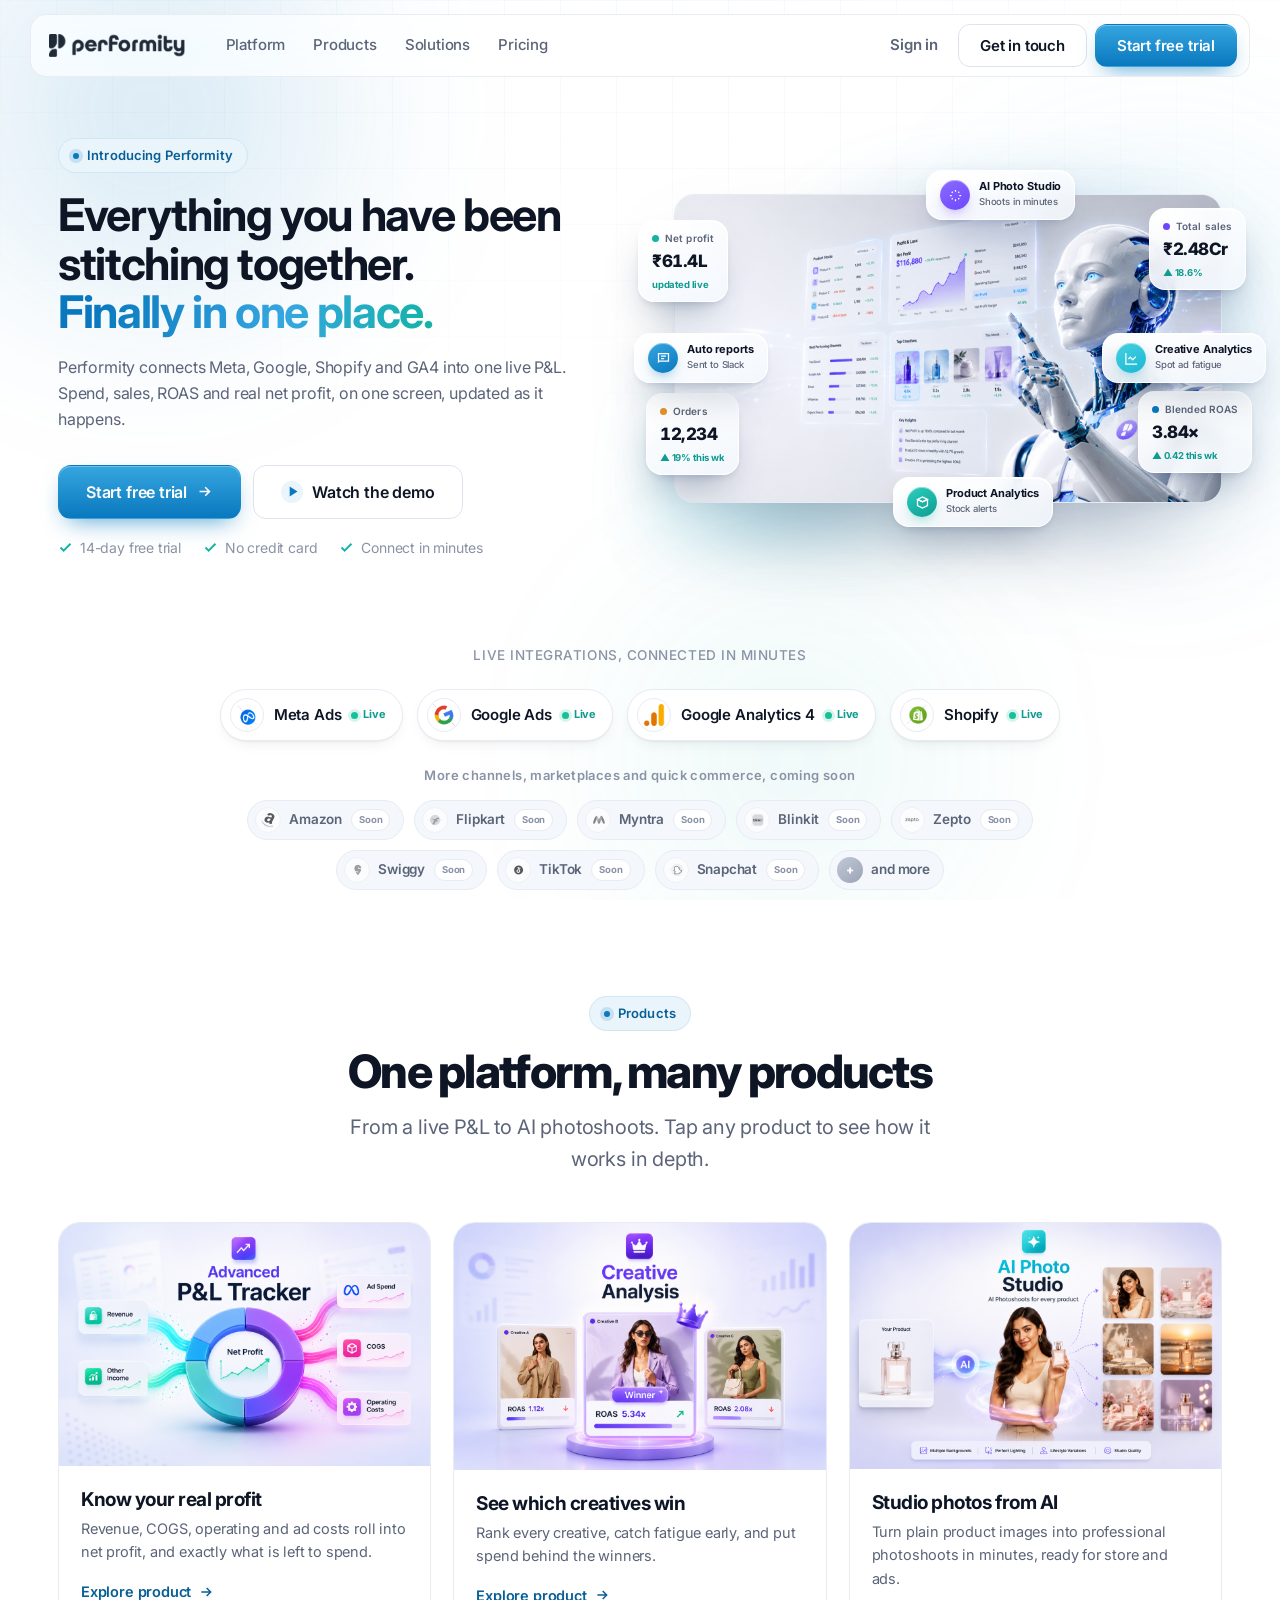
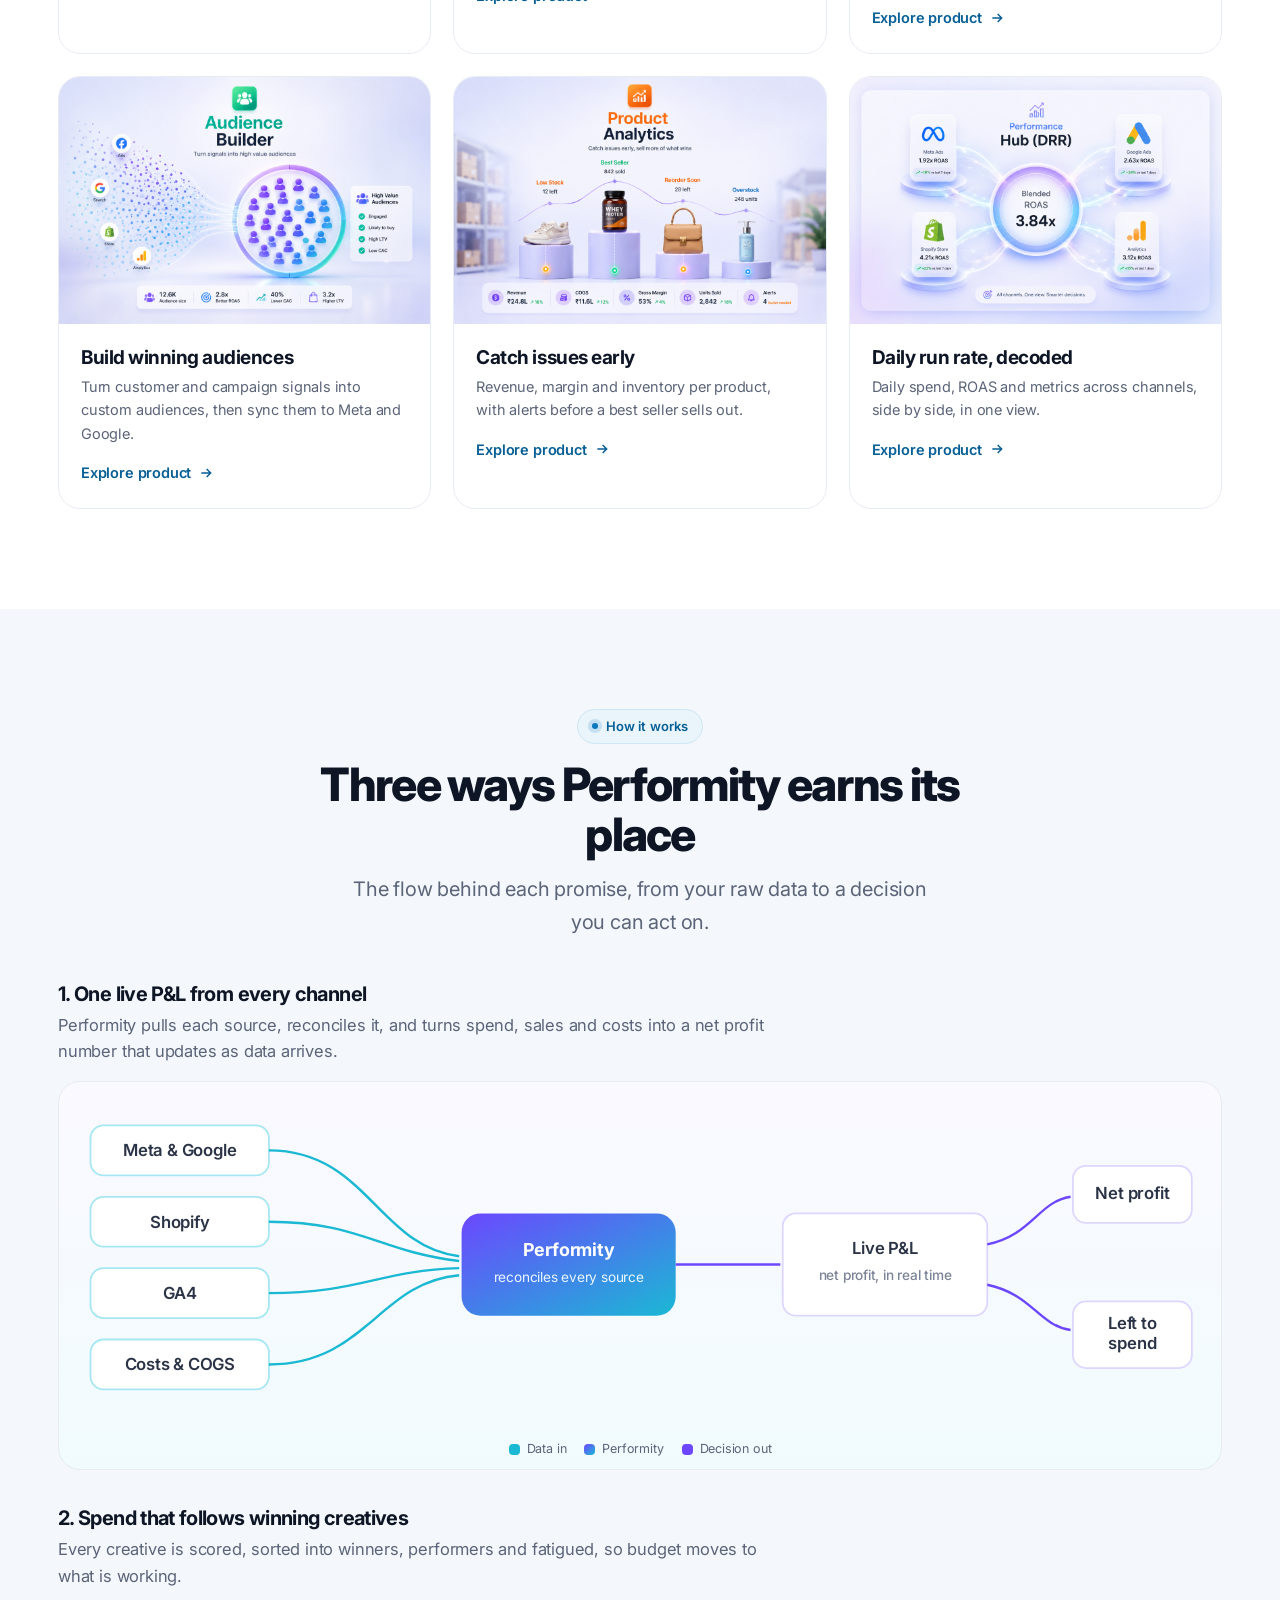
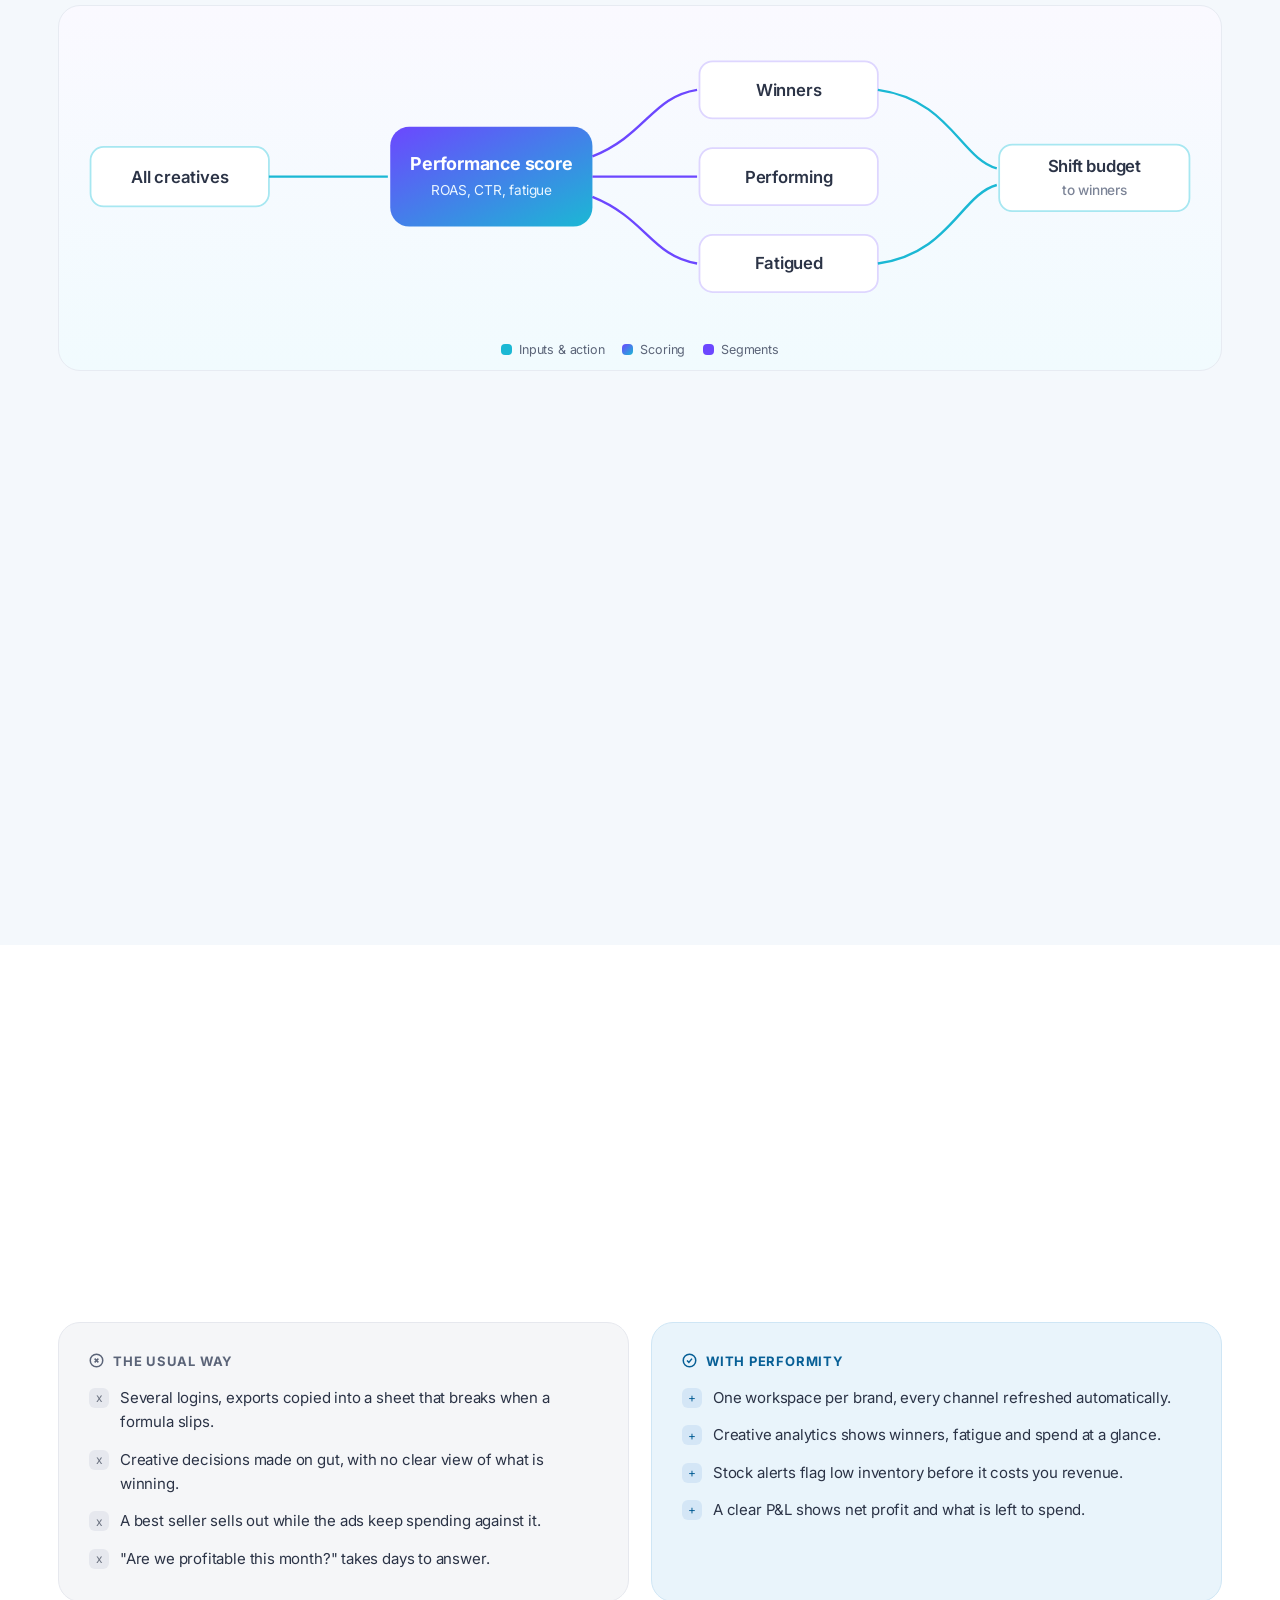
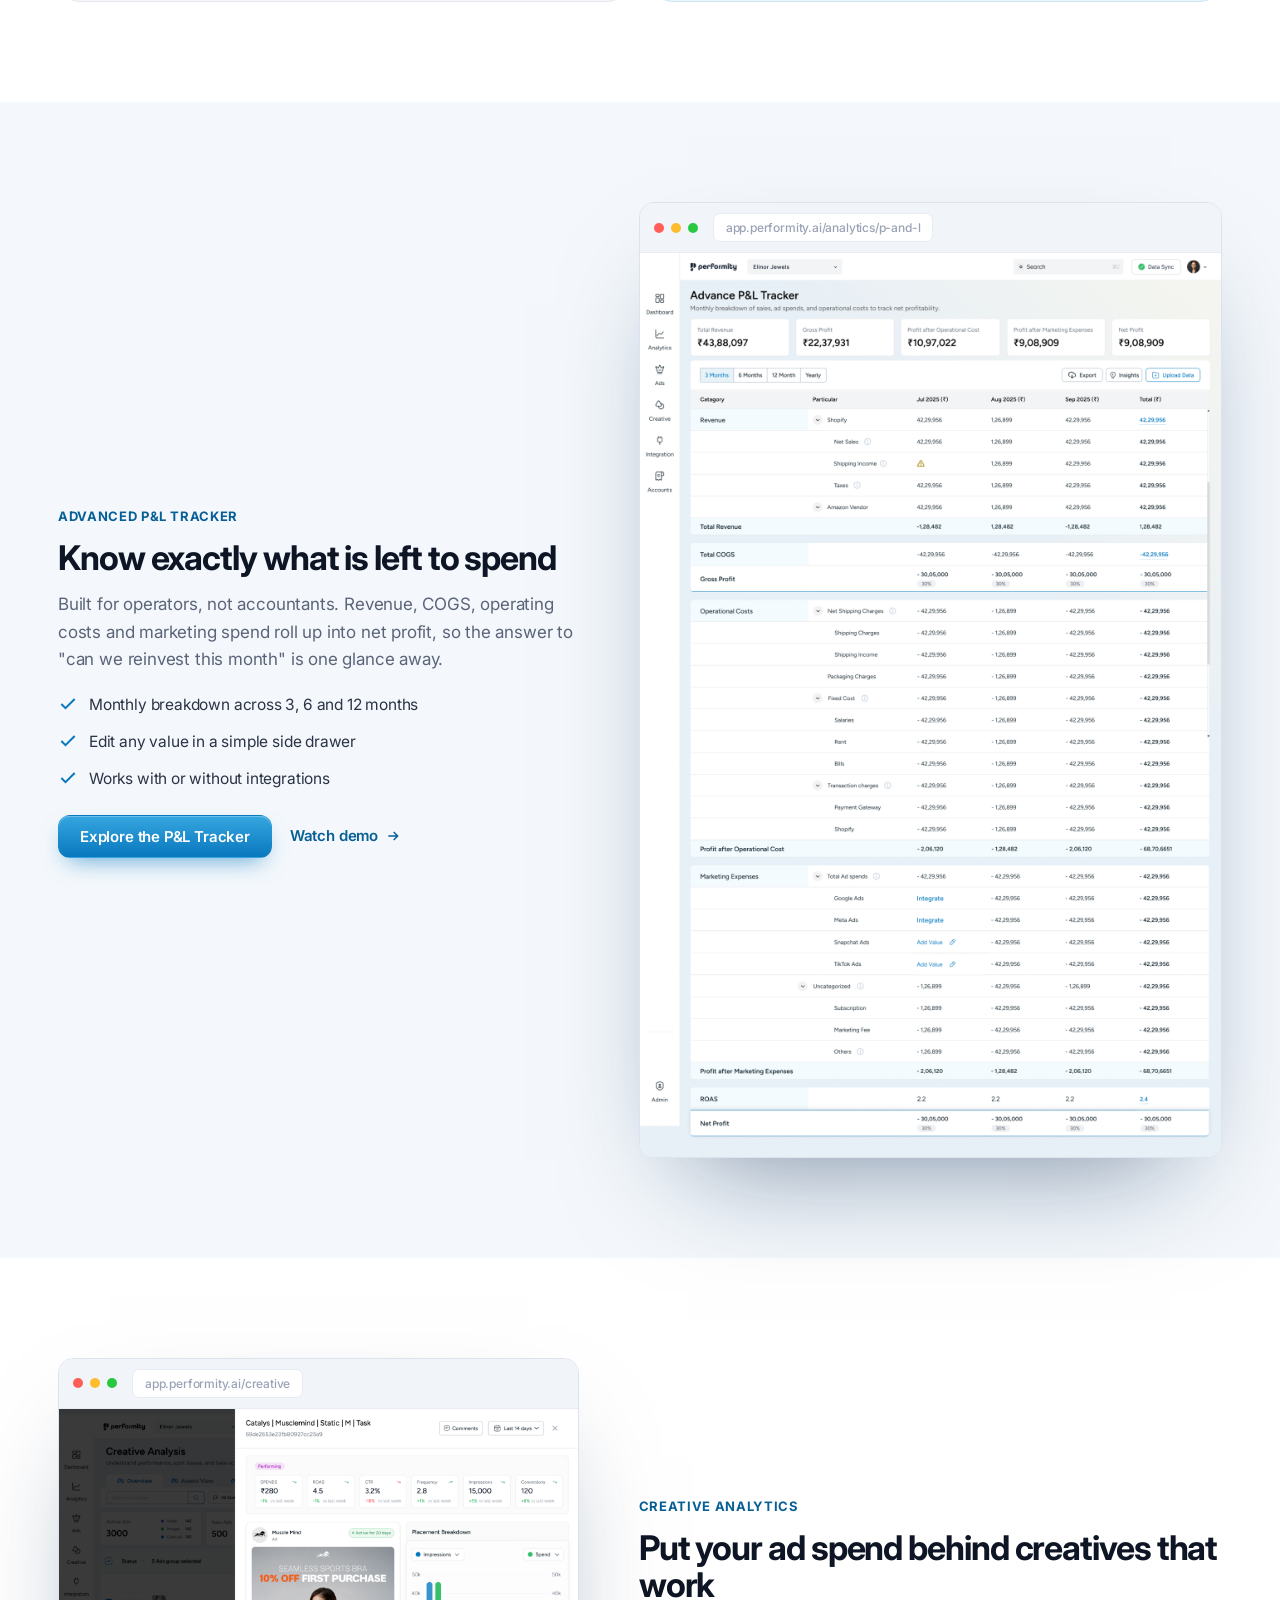
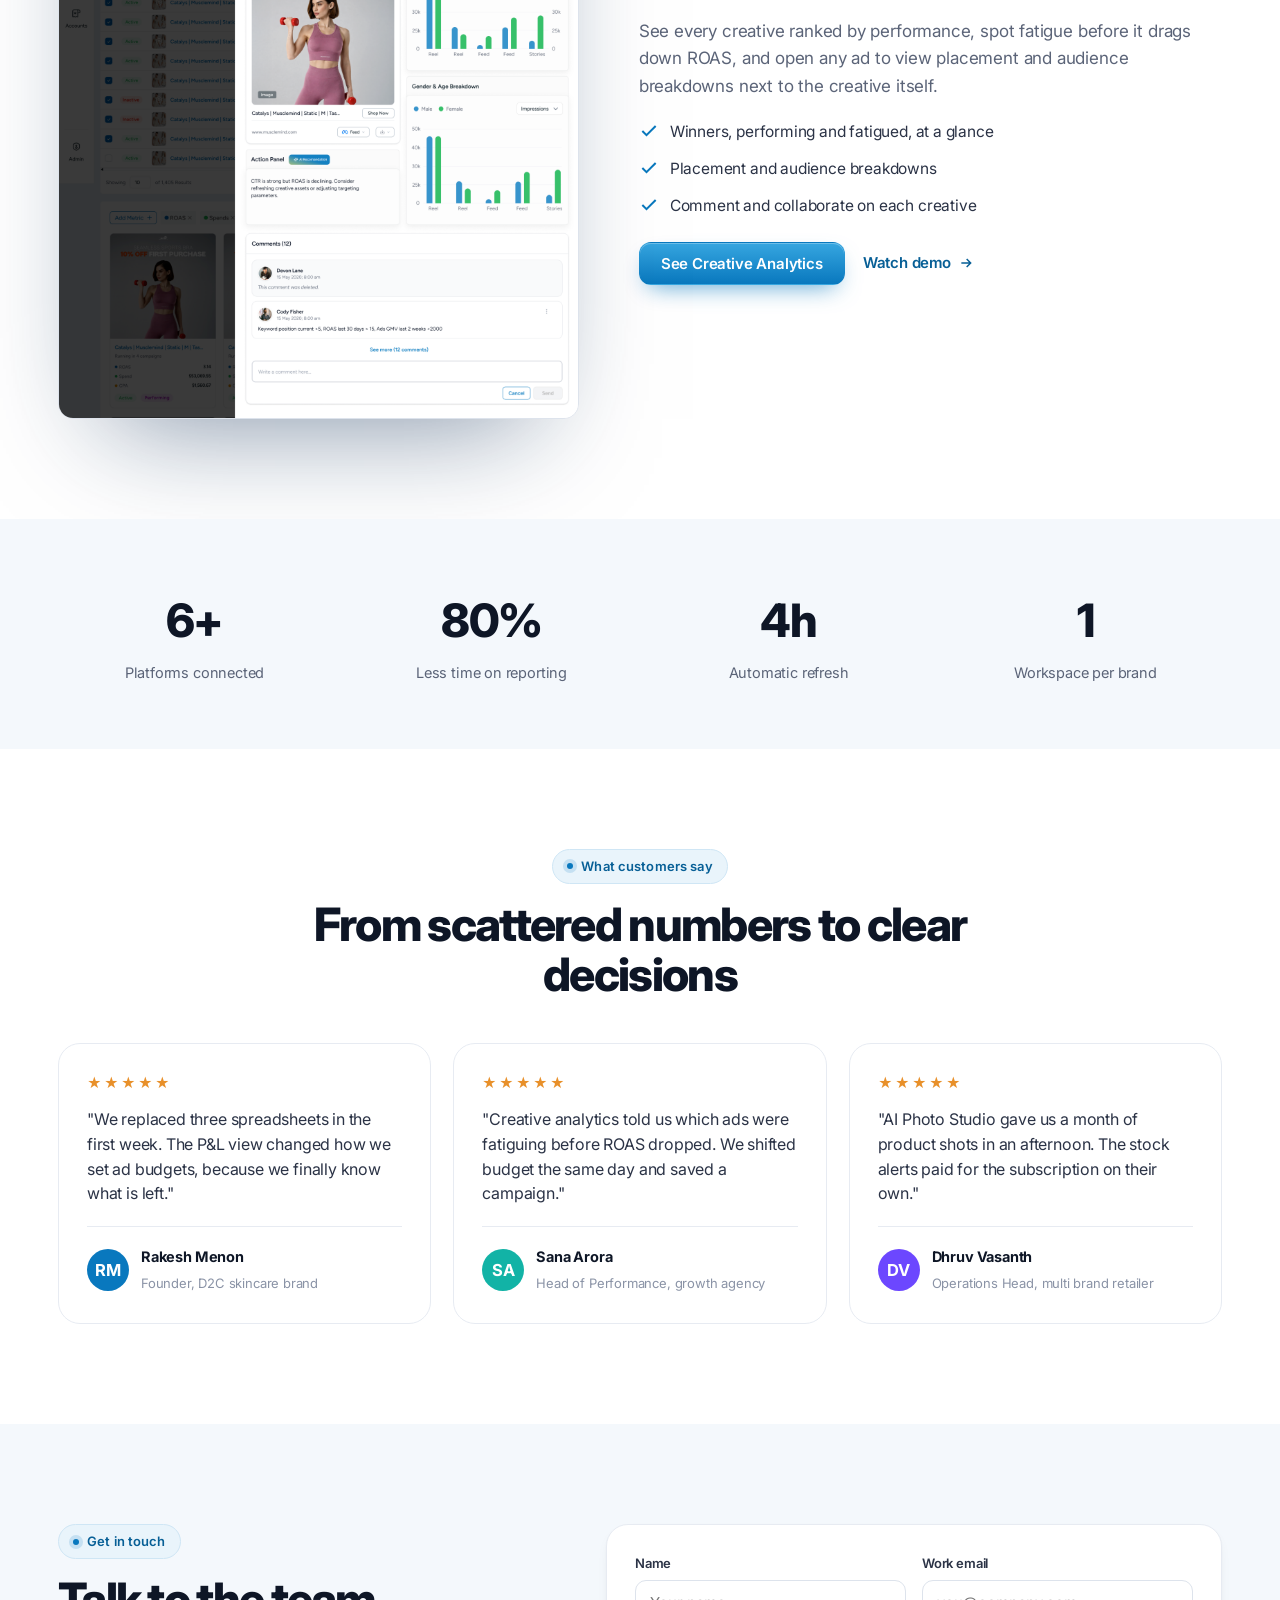
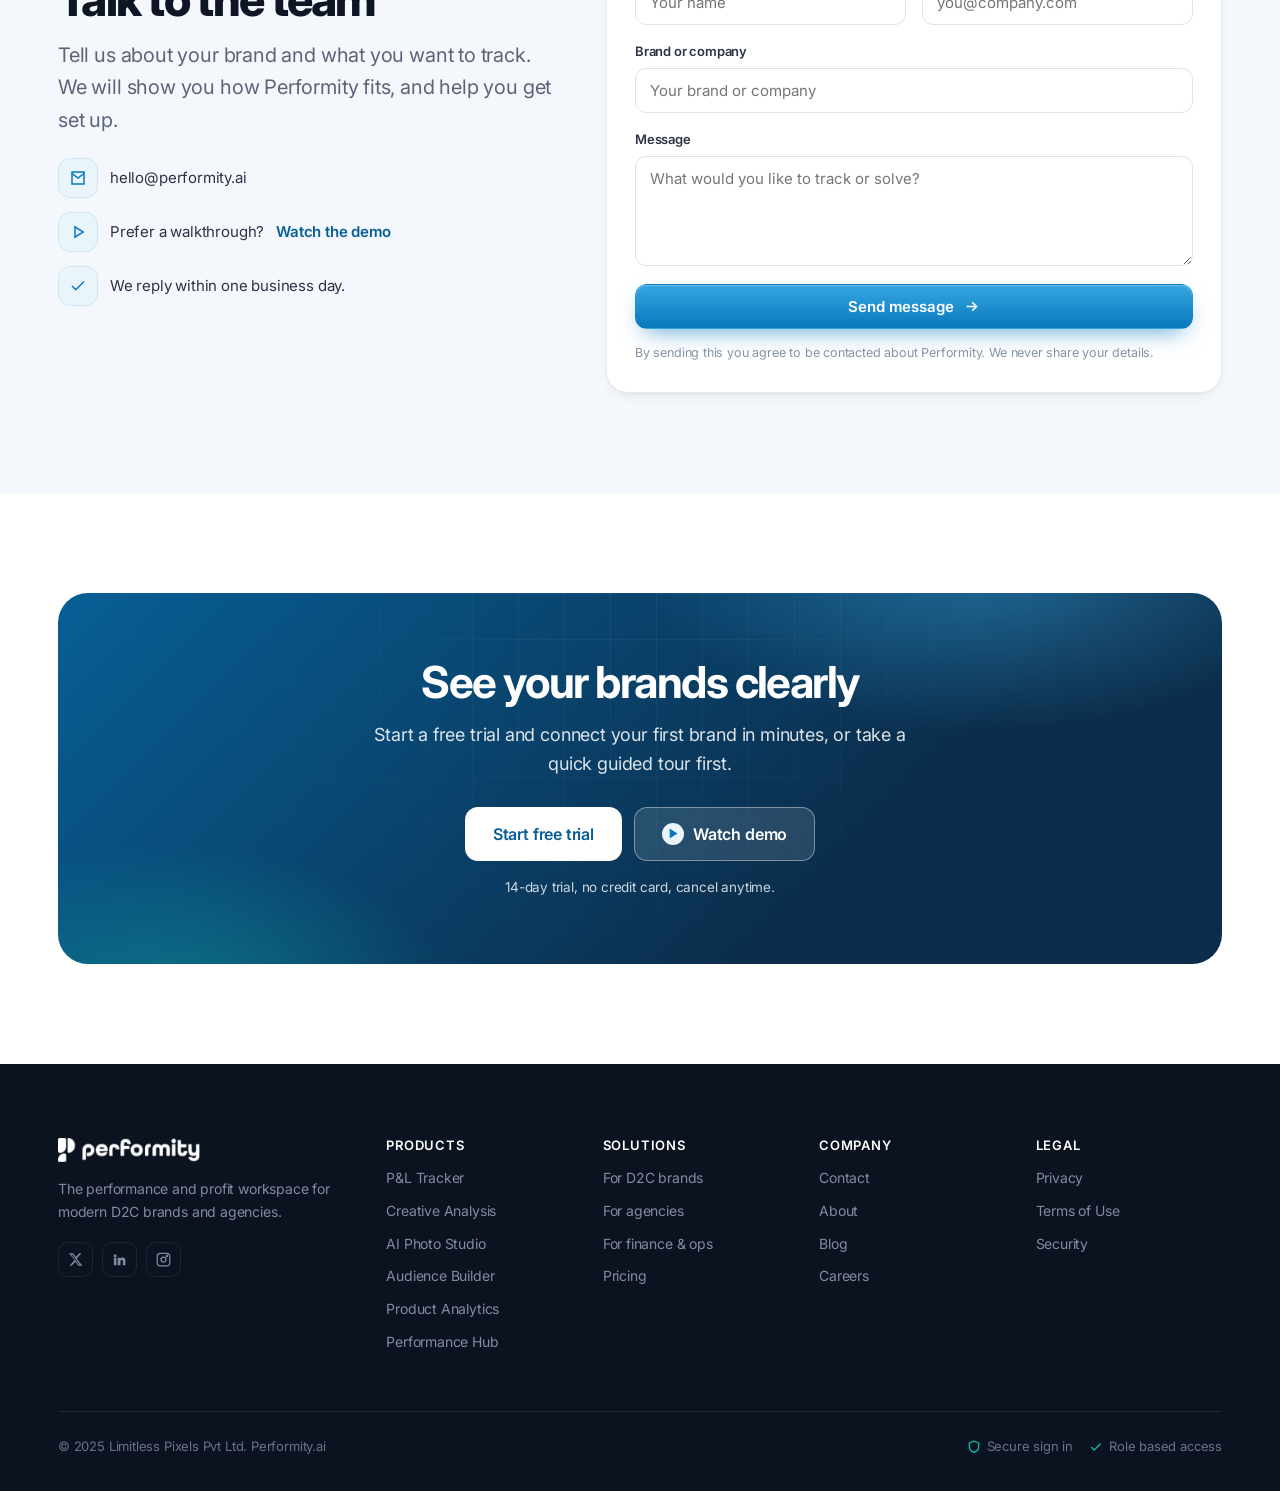
==== commit 34e94d25: "Mobile: labeled product chips under banner (identifiable)" ====
--- a/index.html
+++ b/index.html
@@ -67,6 +67,13 @@
         <div class="bub bub-u cyan p6"><span class="ic"><svg viewBox="0 0 24 24" fill="none" stroke="currentColor" stroke-width="2"><path d="M3 3v18h18"/><path d="m19 9-5 5-4-4-3 3"/></svg></span><span class="tx"><b>Creative Analytics</b><span>Spot ad fatigue</span></span></div>
         <div class="bub bub-u teal p7"><span class="ic"><svg viewBox="0 0 24 24" fill="none" stroke="currentColor" stroke-width="2"><path d="M20 7 12 3 4 7l8 4 8-4Z"/><path d="m4 7 8 4 8-4M4 7v10l8 4 8-4V7"/></svg></span><span class="tx"><b>Product Analytics</b><span>Stock alerts</span></span></div>
         <div class="bub bub-u p8"><span class="ic"><svg viewBox="0 0 24 24" fill="none" stroke="currentColor" stroke-width="2"><path d="M4 4h16v12H5.17L4 17.17V4Z"/><path d="M8 8h8M8 12h5"/></svg></span><span class="tx"><b>Auto reports</b><span>Sent to Slack</span></span></div>
+      </div>
+      <!-- labeled product chips (mobile only, so the icons are identifiable) -->
+      <div class="mobile-feats">
+        <span class="mfeat violet"><span class="mic"><svg viewBox="0 0 24 24" fill="none" stroke="currentColor" stroke-width="2"><path d="M12 3v3M12 18v3M3 12h3M18 12h3M6 6l1.5 1.5M16.5 16.5 18 18M18 6l-1.5 1.5M7.5 16.5 6 18"/></svg></span>AI Photo Studio</span>
+        <span class="mfeat cyan"><span class="mic"><svg viewBox="0 0 24 24" fill="none" stroke="currentColor" stroke-width="2"><path d="M3 3v18h18"/><path d="m19 9-5 5-4-4-3 3"/></svg></span>Creative Analytics</span>
+        <span class="mfeat teal"><span class="mic"><svg viewBox="0 0 24 24" fill="none" stroke="currentColor" stroke-width="2"><path d="M20 7 12 3 4 7l8 4 8-4Z"/><path d="m4 7 8 4 8-4M4 7v10l8 4 8-4V7"/></svg></span>Product Analytics</span>
+        <span class="mfeat"><span class="mic"><svg viewBox="0 0 24 24" fill="none" stroke="currentColor" stroke-width="2"><path d="M4 4h16v12H5.17L4 17.17V4Z"/><path d="M8 8h8M8 12h5"/></svg></span>Auto reports</span>
       </div>
     </div>
   </div>
--- a/assets/styles.css
+++ b/assets/styles.css
@@ -571,7 +571,32 @@
 .hero-banner .bub.p7{left:40%;bottom:-24px;animation-delay:2s;animation-duration:7.8s}
 .hero-banner .bub.p8{left:-40px;top:45%;animation-delay:.6s;animation-duration:6.9s}
 
-@media(max-width:960px){ .hero-banner .bub{display:none} }
+@media(max-width:960px){
+  /* metric stat boxes stay floating in the banner corners (compact) */
+  .hero-banner .bub-m{padding:6px 10px;border-radius:12px}
+  .hero-banner .bub-m .lab{font-size:8.5px}
+  .hero-banner .bub-m .val{font-size:13px}
+  .hero-banner .bub-m .dl{font-size:8px}
+  .hero-banner .bub.p1{left:6px;top:8px;right:auto;bottom:auto}
+  .hero-banner .bub.p2{right:6px;top:8px;left:auto;bottom:auto}
+  .hero-banner .bub.p3{right:6px;bottom:8px;left:auto;top:auto}
+  .hero-banner .bub.p4{left:6px;bottom:8px;right:auto;top:auto}
+  /* product feature pills move to a readable, labeled chip row below the banner */
+  .hero-banner .bub-u{display:none}
+}
+/* mobile-only labeled product chips under the banner */
+.mobile-feats{display:none}
+@media(max-width:960px){
+  .mobile-feats{display:flex;flex-wrap:wrap;justify-content:center;gap:8px;margin-top:16px}
+  .mfeat{display:inline-flex;align-items:center;gap:8px;background:#fff;border:1px solid var(--line);
+    border-radius:100px;padding:6px 14px 6px 6px;font-size:12.5px;font-weight:600;color:var(--ink);box-shadow:var(--shadow-s)}
+  .mfeat .mic{width:24px;height:24px;border-radius:50%;display:grid;place-items:center;color:#fff;flex:none;
+    background:linear-gradient(150deg,var(--brand-l),var(--brand))}
+  .mfeat .mic svg{width:13px;height:13px}
+  .mfeat.violet .mic{background:linear-gradient(150deg,#8b6bff,#6c47ff)}
+  .mfeat.cyan .mic{background:linear-gradient(150deg,#46cfe0,var(--cyan))}
+  .mfeat.teal .mic{background:linear-gradient(150deg,#2bd0bf,#0e9b90)}
+}
 
 /* =========================================================================
    TUNING: calmer hero headline, integrations active/coming-soon, video modal
@@ -619,3 +644,17 @@
 /* product-detail 2-up image gallery */
 .pd-grid{display:grid;grid-template-columns:1fr 1fr;gap:18px}
 @media(max-width:760px){.pd-grid{grid-template-columns:1fr}}
+
+/* ---- mobile fix: ensure hero stacks (overrides later desktop grid tweak) ---- */
+@media(max-width:960px){
+  .hero-2{grid-template-columns:1fr !important;gap:26px}
+  .hero-2 .h-left{text-align:center}
+  .hero-2 .h-left .section-head{text-align:center}
+  .hero-2 .hero-cta,.hero-2 .hero-assur{justify-content:center}
+  .hero-banner{max-width:540px;margin:0 auto}
+  .hero-banner .ring{display:none}
+}
+
+/* global safety: never allow sideways scroll on mobile */
+html{overflow-x:hidden}
+img,video,svg{max-width:100%}
